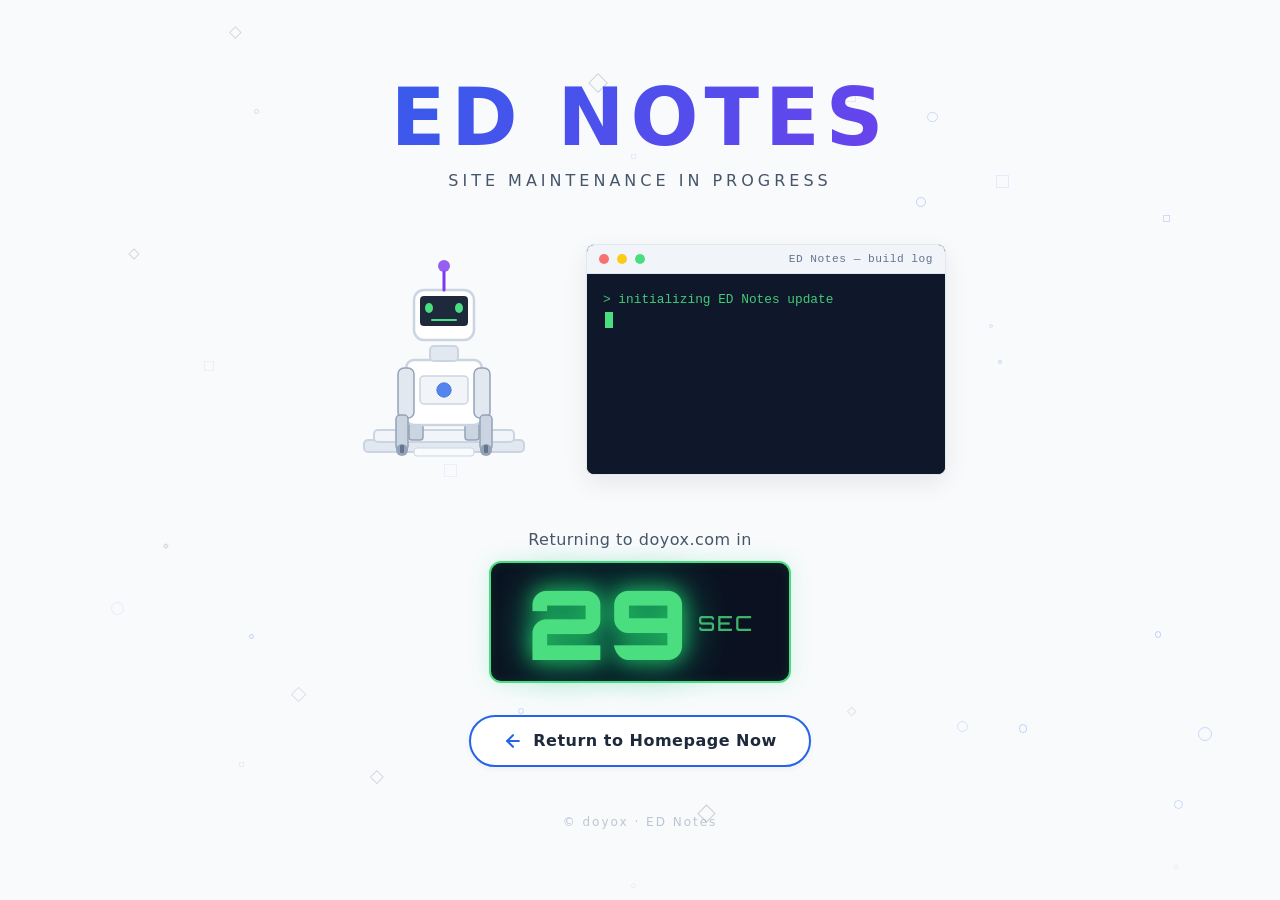
==== ED-Notes/index.html @ 6d6ef242 "Rename ED-Notes.html to ED-Notes/index.html" ====
<!DOCTYPE html>
<html lang="en">
<head>
  <meta charset="UTF-8">
  <meta name="viewport" content="width=device-width, initial-scale=1.0">
  <title>ED Notes – Under Maintenance</title>
  <!-- Geometric digital font -->
  <link rel="preconnect" href="https://fonts.googleapis.com">
  <link rel="preconnect" href="https://fonts.gstatic.com" crossorigin>
  <link href="https://fonts.googleapis.com/css2?family=Orbitron:wght@500;700;900&display=swap" rel="stylesheet">
  <style>
    * {
      margin: 0;
      padding: 0;
      box-sizing: border-box;
    }

    body {
      background: #f8fafc;
      font-family: 'Inter', 'Segoe UI', system-ui, sans-serif;
      min-height: 100vh;
      display: flex;
      justify-content: center;
      align-items: center;
      color: #1e293b;
      overflow-x: hidden;
    }

    .container {
      text-align: center;
      position: relative;
      z-index: 2;
      max-width: 900px;
      width: 100%;
      padding: 2rem 1rem;
    }

    /* Big ED Notes title */
    .title {
      font-size: clamp(3.2rem, 10vw, 5rem);
      font-weight: 800;
      letter-spacing: 6px;
      text-transform: uppercase;
      background: linear-gradient(135deg, #2563eb, #7c3aed);
      -webkit-background-clip: text;
      -webkit-text-fill-color: transparent;
      background-clip: text;
      margin-bottom: 0.4rem;
    }

    .subtitle {
      font-size: 1rem;
      letter-spacing: 4px;
      text-transform: uppercase;
      color: #475569;
      margin-bottom: 2.5rem;
      font-weight: 500;
    }

    /* Main showcase: robot + console side by side / stacked */
    .showcase {
      display: flex;
      align-items: center;
      justify-content: center;
      gap: 2rem;
      flex-wrap: wrap;
      margin: 2rem auto;
      max-width: 800px;
    }

    /* Robot area */
    .robot-area {
      position: relative;
      width: 220px;
      height: 260px;
      flex-shrink: 0;
    }

    /* Console / terminal window */
    .console {
      background: #1e293b;
      border-radius: 8px;
      box-shadow: 0 8px 24px rgba(0,0,0,0.08);
      width: 360px;
      max-width: 100%;
      font-family: 'Courier New', monospace;
      text-align: left;
      overflow: hidden;
      border: 1px solid #e2e8f0;
    }

    .console-header {
      background: #f1f5f9;
      padding: 8px 12px;
      display: flex;
      align-items: center;
      gap: 8px;
      border-bottom: 1px solid #e2e8f0;
    }

    .console-dot {
      width: 10px;
      height: 10px;
      border-radius: 50%;
      background: #cbd5e1;
    }
    .console-dot:nth-child(1) { background: #f87171; }
    .console-dot:nth-child(2) { background: #facc15; }
    .console-dot:nth-child(3) { background: #4ade80; }

    .console-title {
      margin-left: auto;
      font-size: 0.7rem;
      color: #64748b;
      letter-spacing: 0.5px;
    }

    .console-body {
      padding: 16px;
      height: 200px;
      overflow-y: auto;
      background: #0f172a;
      color: #4ade80;
      font-size: 0.8rem;
      line-height: 1.6;
      white-space: pre-wrap;
      word-break: break-all;
    }

    .console-body .line {
      opacity: 0.9;
    }
    .cursor-line {
      display: inline-block;
      width: 8px;
      height: 1rem;
      background: #4ade80;
      animation: cursorBlink 0.8s infinite;
      vertical-align: middle;
      margin-left: 2px;
    }
    @keyframes cursorBlink {
      0%, 100% { opacity: 1; }
      50% { opacity: 0; }
    }

    /* Countdown panel */
    .countdown-section {
      margin-top: 2.5rem;
      display: flex;
      flex-direction: column;
      align-items: center;
    }

    .countdown-label {
      font-size: 1rem;
      font-weight: 500;
      color: #475569;
      letter-spacing: 0.5px;
      margin-bottom: 0.75rem;
    }

    .countdown-display {
      background: #0b1120;
      border: 2px solid #4ade80;
      border-radius: 12px;
      padding: 0.8rem 2.2rem 0.6rem;
      display: inline-flex;
      align-items: center;
      gap: 8px;
      box-shadow: 0 0 20px rgba(74, 222, 128, 0.2), inset 0 0 12px rgba(74, 222, 128, 0.1);
      margin-bottom: 1.5rem;
      position: relative;
    }

    .countdown-number {
      font-family: 'Orbitron', monospace;
      font-size: clamp(4rem, 12vw, 6rem);
      font-weight: 900;
      color: #4ade80;
      text-shadow: 0 0 20px #22c55e, 0 0 45px #10b981;
      letter-spacing: 2px;
      line-height: 1;
      transition: transform 0.2s ease;
      min-width: 1.2em;
      text-align: center;
    }

    .countdown-number.pulse {
      animation: numberPulse 0.4s ease-out;
    }

    @keyframes numberPulse {
      0% { transform: scale(1.15); text-shadow: 0 0 30px #4ade80, 0 0 60px #10b981; }
      100% { transform: scale(1); text-shadow: 0 0 20px #22c55e, 0 0 45px #10b981; }
    }

    .countdown-unit {
      font-family: 'Orbitron', monospace;
      font-size: 1.3rem;
      font-weight: 500;
      color: #4ade80;
      text-transform: uppercase;
      letter-spacing: 2px;
      opacity: 0.8;
    }

    /* Button */
    .btn {
      display: inline-flex;
      align-items: center;
      gap: 10px;
      padding: 14px 32px;
      font-size: 1rem;
      font-weight: 600;
      letter-spacing: 0.5px;
      text-decoration: none;
      color: #1e293b;
      background: #ffffff;
      border: 2px solid #2563eb;
      border-radius: 50px;
      transition: all 0.25s ease;
      margin-top: 0.5rem;
      box-shadow: 0 2px 6px rgba(0,0,0,0.05);
      cursor: pointer;
    }

    .btn:hover {
      background: #2563eb;
      color: #ffffff;
      box-shadow: 0 6px 18px rgba(37, 99, 235, 0.25);
    }

    .btn:hover .arrow-icon {
      color: #ffffff;
    }

    .arrow-icon {
      display: inline-flex;
      align-items: center;
      justify-content: center;
      color: #2563eb;
      transition: transform 0.25s ease, color 0.25s ease;
    }

    .btn:hover .arrow-icon {
      transform: translateX(-4px);
    }

    .footer-note {
      margin-top: 3rem;
      font-size: 0.75rem;
      opacity: 0.6;
      letter-spacing: 2px;
      color: #94a3b8;
    }

    /* Background geometry */
    .bg-geo {
      position: fixed;
      top: 0;
      left: 0;
      width: 100%;
      height: 100%;
      z-index: 1;
      pointer-events: none;
      overflow: hidden;
    }

    /* ROBOT SVG ANIMATIONS */
    .arm-group {
      transform-origin: var(--origin);
      animation: var(--anim-name) 1.2s infinite alternate ease-in-out;
      animation-delay: var(--delay, 0s);
    }
    @keyframes leftArm {
      0% { transform: rotate(8deg); }
      100% { transform: rotate(-6deg); }
    }
    @keyframes rightArm {
      0% { transform: rotate(-8deg); }
      100% { transform: rotate(6deg); }
    }
    .robot-eye {
      animation: blink 4s infinite;
    }
    @keyframes blink {
      0%, 90%, 100% { transform: scaleY(1); }
      95% { transform: scaleY(0.1); }
    }
    .antenna-tip {
      animation: glow 2s infinite alternate;
    }
    @keyframes glow {
      0% { opacity: 0.6; }
      100% { opacity: 1; }
    }
  </style>
</head>
<body>
  <!-- Animated background geometric particles -->
  <div class="bg-geo" id="bg-geo"></div>

  <div class="container">
    <h1 class="title">ED Notes</h1>
    <p class="subtitle">Site Maintenance in Progress</p>

    <!-- Showcase: Robot + Console -->
    <div class="showcase">
      <!-- Robot -->
      <div class="robot-area">
        <svg width="100%" height="100%" viewBox="0 0 220 260" xmlns="http://www.w3.org/2000/svg">
          <!-- Desk base -->
          <rect x="30" y="210" width="160" height="12" rx="4" fill="#e2e8f0" stroke="#cbd5e1" stroke-width="2"/>
          <rect x="40" y="200" width="140" height="12" rx="4" fill="#f1f5f9" stroke="#cbd5e1" stroke-width="2"/>

          <!-- Robot legs -->
          <rect x="75" y="190" width="14" height="20" rx="3" fill="#cbd5e1" stroke="#94a3b8" stroke-width="1.5"/>
          <rect x="131" y="190" width="14" height="20" rx="3" fill="#cbd5e1" stroke="#94a3b8" stroke-width="1.5"/>

          <!-- Body -->
          <rect x="72" y="130" width="76" height="65" rx="8" fill="#ffffff" stroke="#cbd5e1" stroke-width="2.5"/>
          <rect x="86" y="146" width="48" height="28" rx="4" fill="#f1f5f9" stroke="#cbd5e1" stroke-width="1.5"/>
          <circle cx="110" cy="160" r="6" fill="#2563eb" stroke="#1d4ed8" stroke-width="1">
            <animate attributeName="r" values="6;8;6" dur="1.5s" repeatCount="indefinite"/>
            <animate attributeName="opacity" values="1;0.6;1" dur="1.5s" repeatCount="indefinite"/>
          </circle>

          <!-- Neck -->
          <rect x="96" y="116" width="28" height="15" rx="4" fill="#e2e8f0" stroke="#cbd5e1" stroke-width="2"/>

          <!-- Head (monitor shape) -->
          <rect x="80" y="60" width="60" height="50" rx="10" fill="#ffffff" stroke="#cbd5e1" stroke-width="2.5"/>
          <rect x="86" y="66" width="48" height="30" rx="4" fill="#1e293b"/>
          <ellipse class="robot-eye" cx="95" cy="78" rx="4" ry="5" fill="#4ade80"/>
          <ellipse class="robot-eye" cx="125" cy="78" rx="4" ry="5" fill="#4ade80"/>
          <line x1="98" y1="90" x2="122" y2="90" stroke="#4ade80" stroke-width="2" stroke-linecap="round"/>

          <!-- Antenna -->
          <line x1="110" y1="60" x2="110" y2="42" stroke="#7c3aed" stroke-width="3" stroke-linecap="round"/>
          <circle class="antenna-tip" cx="110" cy="36" r="6" fill="#7c3aed" opacity="0.8"/>

          <!-- Left arm -->
          <g class="arm-group" style="--origin: 74px 138px; --anim-name: leftArm; --delay: 0s;">
            <rect x="64" y="138" width="16" height="50" rx="6" fill="#e2e8f0" stroke="#94a3b8" stroke-width="1.5"/>
            <rect x="62" y="185" width="12" height="35" rx="4" fill="#cbd5e1" stroke="#94a3b8" stroke-width="1.5"/>
            <circle cx="68" cy="220" r="6" fill="#94a3b8"/>
            <rect x="66" y="215" width="4" height="8" rx="1" fill="#64748b"/>
          </g>

          <!-- Right arm -->
          <g class="arm-group" style="--origin: 130px 138px; --anim-name: rightArm; --delay: 0.3s;">
            <rect x="140" y="138" width="16" height="50" rx="6" fill="#e2e8f0" stroke="#94a3b8" stroke-width="1.5"/>
            <rect x="146" y="185" width="12" height="35" rx="4" fill="#cbd5e1" stroke="#94a3b8" stroke-width="1.5"/>
            <circle cx="152" cy="220" r="6" fill="#94a3b8"/>
            <rect x="150" y="215" width="4" height="8" rx="1" fill="#64748b"/>
          </g>

          <!-- Keyboard -->
          <rect x="80" y="218" width="60" height="8" rx="3" fill="#f8fafc" stroke="#cbd5e1" stroke-width="1"/>
        </svg>
      </div>

      <!-- Coding Console -->
      <div class="console">
        <div class="console-header">
          <span class="console-dot"></span>
          <span class="console-dot"></span>
          <span class="console-dot"></span>
          <span class="console-title">ED Notes — build log</span>
        </div>
        <div class="console-body" id="console-output">
          <span class="cursor-line"></span>
        </div>
      </div>
    </div>

    <!-- Countdown to homepage -->
    <div class="countdown-section">
      <div class="countdown-label">Returning to doyox.com in</div>
      <div class="countdown-display">
        <span class="countdown-number" id="countdown-number">30</span>
        <span class="countdown-unit">sec</span>
      </div>
      <!-- Button with animated arrow -->
      <a href="/" class="btn">
        <span class="arrow-icon">
          <svg width="20" height="20" viewBox="0 0 24 24" fill="none" stroke="currentColor" stroke-width="2.5" stroke-linecap="round" stroke-linejoin="round">
            <line x1="19" y1="12" x2="5" y2="12"></line>
            <polyline points="12 19 5 12 12 5"></polyline>
          </svg>
        </span>
        Return to Homepage Now
      </a>
    </div>

    <div class="footer-note">© doyox · ED Notes</div>
  </div>

  <script>
    // ========== GEOMETRIC BACKGROUND PARTICLES ==========
    const bgContainer = document.getElementById('bg-geo');
    for (let i = 0; i < 35; i++) {
      const p = document.createElement('div');
      const size = Math.random() * 12 + 3;
      const type = Math.random() < 0.5 ? 'circle' : (Math.random() < 0.5 ? 'square' : 'diamond');
      p.style.position = 'absolute';
      p.style.left = Math.random() * 100 + '%';
      p.style.top = Math.random() * 100 + '%';
      p.style.opacity = Math.random() * 0.2 + 0.06;

      if (type === 'circle') {
        p.style.width = size + 'px';
        p.style.height = size + 'px';
        p.style.border = '1px solid #2563eb';
        p.style.borderRadius = '50%';
      } else if (type === 'square') {
        p.style.width = size + 'px';
        p.style.height = size + 'px';
        p.style.border = '1px solid #7c3aed';
      } else {
        p.style.width = size + 'px';
        p.style.height = size + 'px';
        p.style.border = '1px solid #475569';
        p.style.transform = 'rotate(45deg)';
      }
      p.style.animation = `floatBg ${Math.random()*10 + 8}s infinite linear`;
      p.style.animationDelay = Math.random()*5 + 's';
      bgContainer.appendChild(p);
    }

    const styleEl = document.createElement('style');
    styleEl.textContent = `
      @keyframes floatBg {
        0% { transform: translateY(0px) rotate(0deg); opacity: 0.08; }
        50% { transform: translateY(-40px) rotate(180deg); opacity: 0.2; }
        100% { transform: translateY(0px) rotate(360deg); opacity: 0.08; }
      }
    `;
    document.head.appendChild(styleEl);

    // ========== CONSOLE TYPING ANIMATION ==========
    const consoleOutput = document.getElementById('console-output');
    const codeSnippets = [
      '> initializing ED Notes update...',
      '> pulling latest educational resources...',
      '> compiling structured notes...',
      '> optimizing markdown & assets...',
      '> adding new interactive modules...',
      '> running quality checks...',
      '> syncing with doyox core...',
      '> pre-deployment tests passed.',
      '> pushing to production branch...',
      '> build in progress...',
      '> estimated completion: soon',
      '> redirecting to homepage...',
      ''
    ];

    let lineIndex = 0;
    let charIndex = 0;
    let currentLine = '';

    function typeConsole() {
      if (lineIndex >= codeSnippets.length) {
        setTimeout(() => {
          consoleOutput.innerHTML = '<span class="cursor-line"></span>';
          lineIndex = 0;
          charIndex = 0;
          currentLine = '';
          typeConsole();
        }, 5000);
        return;
      }

      if (charIndex < codeSnippets[lineIndex].length) {
        currentLine += codeSnippets[lineIndex][charIndex];
        consoleOutput.innerHTML = '';
        for (let j = 0; j < lineIndex; j++) {
          const div = document.createElement('div');
          div.className = 'line';
          div.textContent = codeSnippets[j];
          consoleOutput.appendChild(div);
        }
        const currentDiv = document.createElement('div');
        currentDiv.className = 'line';
        currentDiv.textContent = currentLine;
        consoleOutput.appendChild(currentDiv);
        const cursorSpan = document.createElement('span');
        cursorSpan.className = 'cursor-line';
        consoleOutput.appendChild(cursorSpan);
        consoleOutput.scrollTop = consoleOutput.scrollHeight;
        charIndex++;
        setTimeout(typeConsole, 35);
      } else {
        charIndex = 0;
        currentLine = '';
        lineIndex++;
        setTimeout(typeConsole, 300);
      }
    }

    typeConsole();

    // ========== COUNTDOWN TIMER ==========
    const countdownNumber = document.getElementById('countdown-number');
    let secondsLeft = 30;

    function updateCountdown() {
      countdownNumber.textContent = secondsLeft;
      // Add pulse animation each second
      countdownNumber.classList.remove('pulse');
      void countdownNumber.offsetWidth; // reflow trick
      countdownNumber.classList.add('pulse');

      if (secondsLeft <= 0) {
        clearInterval(timer);
        // Redirect to homepage
        window.location.href = '/';
      }
      secondsLeft--;
    }

    // Start immediately (show 30 first, then tick)
    updateCountdown(); // shows 30 and starts pulse
    const timer = setInterval(updateCountdown, 1000);
  </script>
</body>
</html>
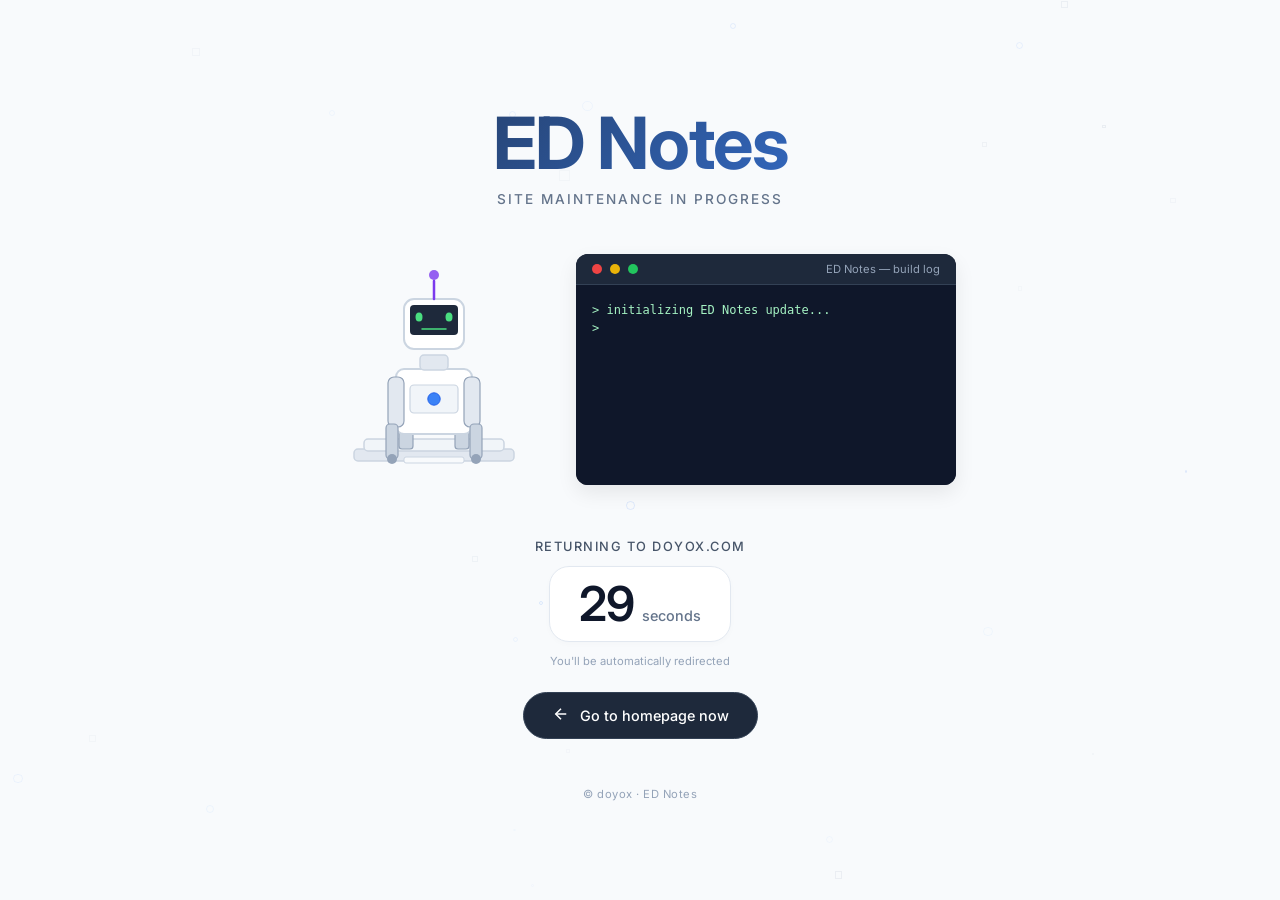
==== commit eaa162e4: "Update index.html Timer updated" ====
--- a/ED-Notes/index.html
+++ b/ED-Notes/index.html
@@ -4,10 +4,9 @@
   <meta charset="UTF-8">
   <meta name="viewport" content="width=device-width, initial-scale=1.0">
   <title>ED Notes – Under Maintenance</title>
-  <!-- Geometric digital font -->
   <link rel="preconnect" href="https://fonts.googleapis.com">
   <link rel="preconnect" href="https://fonts.gstatic.com" crossorigin>
-  <link href="https://fonts.googleapis.com/css2?family=Orbitron:wght@500;700;900&display=swap" rel="stylesheet">
+  <link href="https://fonts.googleapis.com/css2?family=Inter:opsz,wght@14..32,300;14..32,400;14..32,500;14..32,600;14..32,700&display=swap" rel="stylesheet">
   <style>
     * {
       margin: 0;
@@ -17,7 +16,7 @@
 
     body {
       background: #f8fafc;
-      font-family: 'Inter', 'Segoe UI', system-ui, sans-serif;
+      font-family: 'Inter', system-ui, -apple-system, 'Segoe UI', sans-serif;
       min-height: 100vh;
       display: flex;
       justify-content: center;
@@ -30,34 +29,33 @@
       text-align: center;
       position: relative;
       z-index: 2;
-      max-width: 900px;
+      max-width: 1000px;
       width: 100%;
-      padding: 2rem 1rem;
-    }
-
-    /* Big ED Notes title */
+      padding: 2rem 1.5rem;
+    }
+
+    /* Title */
     .title {
-      font-size: clamp(3.2rem, 10vw, 5rem);
-      font-weight: 800;
-      letter-spacing: 6px;
+      font-size: clamp(2.8rem, 8vw, 4.5rem);
+      font-weight: 700;
+      letter-spacing: -0.02em;
+      background: linear-gradient(135deg, #1e293b, #3b82f6);
+      -webkit-background-clip: text;
+      background-clip: text;
+      color: transparent;
+      margin-bottom: 0.3rem;
+    }
+
+    .subtitle {
+      font-size: 0.85rem;
+      letter-spacing: 2px;
       text-transform: uppercase;
-      background: linear-gradient(135deg, #2563eb, #7c3aed);
-      -webkit-background-clip: text;
-      -webkit-text-fill-color: transparent;
-      background-clip: text;
-      margin-bottom: 0.4rem;
-    }
-
-    .subtitle {
-      font-size: 1rem;
-      letter-spacing: 4px;
-      text-transform: uppercase;
-      color: #475569;
-      margin-bottom: 2.5rem;
+      color: #64748b;
       font-weight: 500;
-    }
-
-    /* Main showcase: robot + console side by side / stacked */
+      margin-bottom: 2rem;
+    }
+
+    /* Showcase */
     .showcase {
       display: flex;
       align-items: center;
@@ -65,54 +63,49 @@
       gap: 2rem;
       flex-wrap: wrap;
       margin: 2rem auto;
-      max-width: 800px;
-    }
-
-    /* Robot area */
+    }
+
     .robot-area {
-      position: relative;
       width: 220px;
       height: 260px;
       flex-shrink: 0;
     }
 
-    /* Console / terminal window */
     .console {
-      background: #1e293b;
-      border-radius: 8px;
-      box-shadow: 0 8px 24px rgba(0,0,0,0.08);
-      width: 360px;
+      background: #0f172a;
+      border-radius: 12px;
+      width: 380px;
       max-width: 100%;
-      font-family: 'Courier New', monospace;
+      font-family: 'SF Mono', 'Fira Code', monospace;
       text-align: left;
       overflow: hidden;
-      border: 1px solid #e2e8f0;
+      box-shadow: 0 8px 20px rgba(0,0,0,0.08);
     }
 
     .console-header {
-      background: #f1f5f9;
-      padding: 8px 12px;
+      background: #1e293b;
+      padding: 8px 16px;
       display: flex;
       align-items: center;
       gap: 8px;
-      border-bottom: 1px solid #e2e8f0;
+      border-bottom: 1px solid #334155;
     }
 
     .console-dot {
       width: 10px;
       height: 10px;
       border-radius: 50%;
-      background: #cbd5e1;
-    }
-    .console-dot:nth-child(1) { background: #f87171; }
-    .console-dot:nth-child(2) { background: #facc15; }
-    .console-dot:nth-child(3) { background: #4ade80; }
+      background: #475569;
+    }
+    .console-dot:nth-child(1) { background: #ef4444; }
+    .console-dot:nth-child(2) { background: #eab308; }
+    .console-dot:nth-child(3) { background: #22c55e; }
 
     .console-title {
       margin-left: auto;
       font-size: 0.7rem;
-      color: #64748b;
-      letter-spacing: 0.5px;
+      color: #94a3b8;
+      font-family: 'Inter', sans-serif;
     }
 
     .console-body {
@@ -120,31 +113,12 @@
       height: 200px;
       overflow-y: auto;
       background: #0f172a;
-      color: #4ade80;
-      font-size: 0.8rem;
-      line-height: 1.6;
-      white-space: pre-wrap;
-      word-break: break-all;
-    }
-
-    .console-body .line {
-      opacity: 0.9;
-    }
-    .cursor-line {
-      display: inline-block;
-      width: 8px;
-      height: 1rem;
-      background: #4ade80;
-      animation: cursorBlink 0.8s infinite;
-      vertical-align: middle;
-      margin-left: 2px;
-    }
-    @keyframes cursorBlink {
-      0%, 100% { opacity: 1; }
-      50% { opacity: 0; }
-    }
-
-    /* Countdown panel */
+      color: #a5f3c3;
+      font-size: 0.75rem;
+      line-height: 1.5;
+    }
+
+    /* Professional Countdown Section */
     .countdown-section {
       margin-top: 2.5rem;
       display: flex;
@@ -153,56 +127,48 @@
     }
 
     .countdown-label {
-      font-size: 1rem;
+      font-size: 0.8rem;
       font-weight: 500;
       color: #475569;
-      letter-spacing: 0.5px;
+      text-transform: uppercase;
+      letter-spacing: 1.5px;
       margin-bottom: 0.75rem;
     }
 
-    .countdown-display {
-      background: #0b1120;
-      border: 2px solid #4ade80;
-      border-radius: 12px;
-      padding: 0.8rem 2.2rem 0.6rem;
+    .countdown-card {
+      background: #ffffff;
+      border: 1px solid #e2e8f0;
+      border-radius: 20px;
+      padding: 0.5rem 1.8rem;
       display: inline-flex;
-      align-items: center;
-      gap: 8px;
-      box-shadow: 0 0 20px rgba(74, 222, 128, 0.2), inset 0 0 12px rgba(74, 222, 128, 0.1);
-      margin-bottom: 1.5rem;
-      position: relative;
+      align-items: baseline;
+      gap: 0.5rem;
+      box-shadow: 0 2px 6px rgba(0,0,0,0.02);
+      transition: all 0.2s;
     }
 
     .countdown-number {
-      font-family: 'Orbitron', monospace;
-      font-size: clamp(4rem, 12vw, 6rem);
-      font-weight: 900;
-      color: #4ade80;
-      text-shadow: 0 0 20px #22c55e, 0 0 45px #10b981;
-      letter-spacing: 2px;
-      line-height: 1;
-      transition: transform 0.2s ease;
-      min-width: 1.2em;
+      font-size: 3rem;
+      font-weight: 600;
+      font-family: 'Inter', monospace;
+      color: #0f172a;
+      letter-spacing: -0.02em;
+      line-height: 1.2;
+      min-width: 2.2rem;
       text-align: center;
     }
 
-    .countdown-number.pulse {
-      animation: numberPulse 0.4s ease-out;
-    }
-
-    @keyframes numberPulse {
-      0% { transform: scale(1.15); text-shadow: 0 0 30px #4ade80, 0 0 60px #10b981; }
-      100% { transform: scale(1); text-shadow: 0 0 20px #22c55e, 0 0 45px #10b981; }
-    }
-
     .countdown-unit {
-      font-family: 'Orbitron', monospace;
-      font-size: 1.3rem;
+      font-size: 0.9rem;
       font-weight: 500;
-      color: #4ade80;
-      text-transform: uppercase;
-      letter-spacing: 2px;
-      opacity: 0.8;
+      color: #64748b;
+      text-transform: lowercase;
+    }
+
+    .redirect-hint {
+      font-size: 0.7rem;
+      color: #94a3b8;
+      margin-top: 0.75rem;
     }
 
     /* Button */
@@ -210,52 +176,36 @@
       display: inline-flex;
       align-items: center;
       gap: 10px;
-      padding: 14px 32px;
-      font-size: 1rem;
-      font-weight: 600;
-      letter-spacing: 0.5px;
+      padding: 12px 28px;
+      font-size: 0.9rem;
+      font-weight: 500;
       text-decoration: none;
-      color: #1e293b;
-      background: #ffffff;
-      border: 2px solid #2563eb;
-      border-radius: 50px;
-      transition: all 0.25s ease;
-      margin-top: 0.5rem;
-      box-shadow: 0 2px 6px rgba(0,0,0,0.05);
-      cursor: pointer;
+      color: #ffffff;
+      background: #1e293b;
+      border-radius: 40px;
+      transition: all 0.2s ease;
+      margin-top: 1.5rem;
+      border: 1px solid #334155;
     }
 
     .btn:hover {
-      background: #2563eb;
-      color: #ffffff;
-      box-shadow: 0 6px 18px rgba(37, 99, 235, 0.25);
-    }
-
-    .btn:hover .arrow-icon {
-      color: #ffffff;
-    }
-
-    .arrow-icon {
-      display: inline-flex;
-      align-items: center;
-      justify-content: center;
-      color: #2563eb;
-      transition: transform 0.25s ease, color 0.25s ease;
-    }
-
-    .btn:hover .arrow-icon {
-      transform: translateX(-4px);
+      background: #0f172a;
+      transform: translateY(-1px);
+      box-shadow: 0 4px 12px rgba(0,0,0,0.05);
+    }
+
+    .arrow-icon svg {
+      stroke: #ffffff;
     }
 
     .footer-note {
       margin-top: 3rem;
-      font-size: 0.75rem;
-      opacity: 0.6;
-      letter-spacing: 2px;
+      font-size: 0.7rem;
       color: #94a3b8;
-    }
-
-    /* Background geometry */
+      letter-spacing: 0.5px;
+    }
+
+    /* Background geometric shapes (subtle) */
     .bg-geo {
       position: fixed;
       top: 0;
@@ -267,19 +217,18 @@
       overflow: hidden;
     }
 
-    /* ROBOT SVG ANIMATIONS */
+    /* Robot animations */
     .arm-group {
       transform-origin: var(--origin);
       animation: var(--anim-name) 1.2s infinite alternate ease-in-out;
-      animation-delay: var(--delay, 0s);
     }
     @keyframes leftArm {
-      0% { transform: rotate(8deg); }
-      100% { transform: rotate(-6deg); }
+      0% { transform: rotate(6deg); }
+      100% { transform: rotate(-4deg); }
     }
     @keyframes rightArm {
-      0% { transform: rotate(-8deg); }
-      100% { transform: rotate(6deg); }
+      0% { transform: rotate(-6deg); }
+      100% { transform: rotate(4deg); }
     }
     .robot-eye {
       animation: blink 4s infinite;
@@ -288,80 +237,51 @@
       0%, 90%, 100% { transform: scaleY(1); }
       95% { transform: scaleY(0.1); }
     }
-    .antenna-tip {
-      animation: glow 2s infinite alternate;
-    }
-    @keyframes glow {
-      0% { opacity: 0.6; }
-      100% { opacity: 1; }
-    }
   </style>
 </head>
 <body>
-  <!-- Animated background geometric particles -->
   <div class="bg-geo" id="bg-geo"></div>
 
   <div class="container">
     <h1 class="title">ED Notes</h1>
     <p class="subtitle">Site Maintenance in Progress</p>
 
-    <!-- Showcase: Robot + Console -->
     <div class="showcase">
-      <!-- Robot -->
+      <!-- Robot SVG -->
       <div class="robot-area">
         <svg width="100%" height="100%" viewBox="0 0 220 260" xmlns="http://www.w3.org/2000/svg">
-          <!-- Desk base -->
-          <rect x="30" y="210" width="160" height="12" rx="4" fill="#e2e8f0" stroke="#cbd5e1" stroke-width="2"/>
-          <rect x="40" y="200" width="140" height="12" rx="4" fill="#f1f5f9" stroke="#cbd5e1" stroke-width="2"/>
-
-          <!-- Robot legs -->
-          <rect x="75" y="190" width="14" height="20" rx="3" fill="#cbd5e1" stroke="#94a3b8" stroke-width="1.5"/>
-          <rect x="131" y="190" width="14" height="20" rx="3" fill="#cbd5e1" stroke="#94a3b8" stroke-width="1.5"/>
-
-          <!-- Body -->
-          <rect x="72" y="130" width="76" height="65" rx="8" fill="#ffffff" stroke="#cbd5e1" stroke-width="2.5"/>
-          <rect x="86" y="146" width="48" height="28" rx="4" fill="#f1f5f9" stroke="#cbd5e1" stroke-width="1.5"/>
-          <circle cx="110" cy="160" r="6" fill="#2563eb" stroke="#1d4ed8" stroke-width="1">
-            <animate attributeName="r" values="6;8;6" dur="1.5s" repeatCount="indefinite"/>
-            <animate attributeName="opacity" values="1;0.6;1" dur="1.5s" repeatCount="indefinite"/>
+          <rect x="30" y="210" width="160" height="12" rx="4" fill="#e2e8f0" stroke="#cbd5e1" stroke-width="1.5"/>
+          <rect x="40" y="200" width="140" height="12" rx="4" fill="#f1f5f9" stroke="#cbd5e1" stroke-width="1.5"/>
+          <rect x="75" y="190" width="14" height="20" rx="3" fill="#cbd5e1" stroke="#94a3b8" stroke-width="1.2"/>
+          <rect x="131" y="190" width="14" height="20" rx="3" fill="#cbd5e1" stroke="#94a3b8" stroke-width="1.2"/>
+          <rect x="72" y="130" width="76" height="65" rx="8" fill="#ffffff" stroke="#cbd5e1" stroke-width="2"/>
+          <rect x="86" y="146" width="48" height="28" rx="4" fill="#f1f5f9" stroke="#cbd5e1" stroke-width="1.2"/>
+          <circle cx="110" cy="160" r="5" fill="#3b82f6" stroke="#2563eb" stroke-width="1">
+            <animate attributeName="r" values="5;7;5" dur="1.5s" repeatCount="indefinite"/>
           </circle>
-
-          <!-- Neck -->
-          <rect x="96" y="116" width="28" height="15" rx="4" fill="#e2e8f0" stroke="#cbd5e1" stroke-width="2"/>
-
-          <!-- Head (monitor shape) -->
-          <rect x="80" y="60" width="60" height="50" rx="10" fill="#ffffff" stroke="#cbd5e1" stroke-width="2.5"/>
+          <rect x="96" y="116" width="28" height="15" rx="4" fill="#e2e8f0" stroke="#cbd5e1" stroke-width="1.5"/>
+          <rect x="80" y="60" width="60" height="50" rx="10" fill="#ffffff" stroke="#cbd5e1" stroke-width="2"/>
           <rect x="86" y="66" width="48" height="30" rx="4" fill="#1e293b"/>
-          <ellipse class="robot-eye" cx="95" cy="78" rx="4" ry="5" fill="#4ade80"/>
-          <ellipse class="robot-eye" cx="125" cy="78" rx="4" ry="5" fill="#4ade80"/>
-          <line x1="98" y1="90" x2="122" y2="90" stroke="#4ade80" stroke-width="2" stroke-linecap="round"/>
-
-          <!-- Antenna -->
-          <line x1="110" y1="60" x2="110" y2="42" stroke="#7c3aed" stroke-width="3" stroke-linecap="round"/>
-          <circle class="antenna-tip" cx="110" cy="36" r="6" fill="#7c3aed" opacity="0.8"/>
-
-          <!-- Left arm -->
-          <g class="arm-group" style="--origin: 74px 138px; --anim-name: leftArm; --delay: 0s;">
-            <rect x="64" y="138" width="16" height="50" rx="6" fill="#e2e8f0" stroke="#94a3b8" stroke-width="1.5"/>
-            <rect x="62" y="185" width="12" height="35" rx="4" fill="#cbd5e1" stroke="#94a3b8" stroke-width="1.5"/>
-            <circle cx="68" cy="220" r="6" fill="#94a3b8"/>
-            <rect x="66" y="215" width="4" height="8" rx="1" fill="#64748b"/>
+          <ellipse class="robot-eye" cx="95" cy="78" rx="3.5" ry="4.5" fill="#4ade80"/>
+          <ellipse class="robot-eye" cx="125" cy="78" rx="3.5" ry="4.5" fill="#4ade80"/>
+          <line x1="98" y1="90" x2="122" y2="90" stroke="#4ade80" stroke-width="1.5" stroke-linecap="round"/>
+          <line x1="110" y1="60" x2="110" y2="42" stroke="#7c3aed" stroke-width="2.5" stroke-linecap="round"/>
+          <circle cx="110" cy="36" r="5" fill="#7c3aed" opacity="0.8"/>
+          <g class="arm-group" style="--origin: 74px 138px; --anim-name: leftArm;">
+            <rect x="64" y="138" width="16" height="50" rx="6" fill="#e2e8f0" stroke="#94a3b8" stroke-width="1.2"/>
+            <rect x="62" y="185" width="12" height="35" rx="4" fill="#cbd5e1" stroke="#94a3b8" stroke-width="1.2"/>
+            <circle cx="68" cy="220" r="5" fill="#94a3b8"/>
           </g>
-
-          <!-- Right arm -->
-          <g class="arm-group" style="--origin: 130px 138px; --anim-name: rightArm; --delay: 0.3s;">
-            <rect x="140" y="138" width="16" height="50" rx="6" fill="#e2e8f0" stroke="#94a3b8" stroke-width="1.5"/>
-            <rect x="146" y="185" width="12" height="35" rx="4" fill="#cbd5e1" stroke="#94a3b8" stroke-width="1.5"/>
-            <circle cx="152" cy="220" r="6" fill="#94a3b8"/>
-            <rect x="150" y="215" width="4" height="8" rx="1" fill="#64748b"/>
+          <g class="arm-group" style="--origin: 130px 138px; --anim-name: rightArm;">
+            <rect x="140" y="138" width="16" height="50" rx="6" fill="#e2e8f0" stroke="#94a3b8" stroke-width="1.2"/>
+            <rect x="146" y="185" width="12" height="35" rx="4" fill="#cbd5e1" stroke="#94a3b8" stroke-width="1.2"/>
+            <circle cx="152" cy="220" r="5" fill="#94a3b8"/>
           </g>
-
-          <!-- Keyboard -->
-          <rect x="80" y="218" width="60" height="8" rx="3" fill="#f8fafc" stroke="#cbd5e1" stroke-width="1"/>
+          <rect x="80" y="218" width="60" height="6" rx="2" fill="#f8fafc" stroke="#cbd5e1" stroke-width="1"/>
         </svg>
       </div>
 
-      <!-- Coding Console -->
+      <!-- Console -->
       <div class="console">
         <div class="console-header">
           <span class="console-dot"></span>
@@ -375,22 +295,22 @@
       </div>
     </div>
 
-    <!-- Countdown to homepage -->
+    <!-- COUNTDOWN: clean & professional -->
     <div class="countdown-section">
-      <div class="countdown-label">Returning to doyox.com in</div>
-      <div class="countdown-display">
+      <div class="countdown-label">Returning to doyox.com</div>
+      <div class="countdown-card">
         <span class="countdown-number" id="countdown-number">30</span>
-        <span class="countdown-unit">sec</span>
+        <span class="countdown-unit">seconds</span>
       </div>
-      <!-- Button with animated arrow -->
+      <div class="redirect-hint">You'll be automatically redirected</div>
       <a href="/" class="btn">
         <span class="arrow-icon">
-          <svg width="20" height="20" viewBox="0 0 24 24" fill="none" stroke="currentColor" stroke-width="2.5" stroke-linecap="round" stroke-linejoin="round">
+          <svg width="18" height="18" viewBox="0 0 24 24" fill="none" stroke="currentColor" stroke-width="2">
             <line x1="19" y1="12" x2="5" y2="12"></line>
             <polyline points="12 19 5 12 12 5"></polyline>
           </svg>
         </span>
-        Return to Homepage Now
+        Go to homepage now
       </a>
     </div>
 
@@ -398,132 +318,92 @@
   </div>
 
   <script>
-    // ========== GEOMETRIC BACKGROUND PARTICLES ==========
+    // Background geometric elements
     const bgContainer = document.getElementById('bg-geo');
-    for (let i = 0; i < 35; i++) {
-      const p = document.createElement('div');
-      const size = Math.random() * 12 + 3;
-      const type = Math.random() < 0.5 ? 'circle' : (Math.random() < 0.5 ? 'square' : 'diamond');
-      p.style.position = 'absolute';
-      p.style.left = Math.random() * 100 + '%';
-      p.style.top = Math.random() * 100 + '%';
-      p.style.opacity = Math.random() * 0.2 + 0.06;
-
-      if (type === 'circle') {
-        p.style.width = size + 'px';
-        p.style.height = size + 'px';
-        p.style.border = '1px solid #2563eb';
-        p.style.borderRadius = '50%';
-      } else if (type === 'square') {
-        p.style.width = size + 'px';
-        p.style.height = size + 'px';
-        p.style.border = '1px solid #7c3aed';
+    for (let i = 0; i < 28; i++) {
+      const el = document.createElement('div');
+      const size = Math.random() * 10 + 2;
+      const shape = Math.random() < 0.5 ? 'circle' : 'square';
+      el.style.position = 'absolute';
+      el.style.left = Math.random() * 100 + '%';
+      el.style.top = Math.random() * 100 + '%';
+      el.style.opacity = Math.random() * 0.12 + 0.03;
+      if (shape === 'circle') {
+        el.style.width = size + 'px';
+        el.style.height = size + 'px';
+        el.style.border = '1px solid #3b82f6';
+        el.style.borderRadius = '50%';
       } else {
-        p.style.width = size + 'px';
-        p.style.height = size + 'px';
-        p.style.border = '1px solid #475569';
-        p.style.transform = 'rotate(45deg)';
+        el.style.width = size + 'px';
+        el.style.height = size + 'px';
+        el.style.border = '1px solid #94a3b8';
       }
-      p.style.animation = `floatBg ${Math.random()*10 + 8}s infinite linear`;
-      p.style.animationDelay = Math.random()*5 + 's';
-      bgContainer.appendChild(p);
-    }
-
-    const styleEl = document.createElement('style');
-    styleEl.textContent = `
+      el.style.animation = `floatBg ${Math.random() * 12 + 10}s infinite linear`;
+      bgContainer.appendChild(el);
+    }
+
+    const styleSheet = document.createElement('style');
+    styleSheet.textContent = `
       @keyframes floatBg {
-        0% { transform: translateY(0px) rotate(0deg); opacity: 0.08; }
-        50% { transform: translateY(-40px) rotate(180deg); opacity: 0.2; }
-        100% { transform: translateY(0px) rotate(360deg); opacity: 0.08; }
+        0% { transform: translateY(0px) rotate(0deg); }
+        100% { transform: translateY(-60px) rotate(360deg); }
       }
     `;
-    document.head.appendChild(styleEl);
-
-    // ========== CONSOLE TYPING ANIMATION ==========
+    document.head.appendChild(styleSheet);
+
+    // Console typing effect
     const consoleOutput = document.getElementById('console-output');
-    const codeSnippets = [
+    const lines = [
       '> initializing ED Notes update...',
-      '> pulling latest educational resources...',
-      '> compiling structured notes...',
-      '> optimizing markdown & assets...',
-      '> adding new interactive modules...',
-      '> running quality checks...',
+      '> pulling educational resources...',
+      '> compiling technical notes...',
+      '> optimizing assets...',
+      '> running integrity checks...',
       '> syncing with doyox core...',
-      '> pre-deployment tests passed.',
-      '> pushing to production branch...',
       '> build in progress...',
-      '> estimated completion: soon',
-      '> redirecting to homepage...',
-      ''
+      '> almost ready...',
+      '> redirecting to homepage shortly...'
     ];
-
-    let lineIndex = 0;
-    let charIndex = 0;
-    let currentLine = '';
-
-    function typeConsole() {
-      if (lineIndex >= codeSnippets.length) {
+    let lineIdx = 0, charIdx = 0, current = '';
+    function typeLine() {
+      if (lineIdx >= lines.length) {
         setTimeout(() => {
-          consoleOutput.innerHTML = '<span class="cursor-line"></span>';
-          lineIndex = 0;
-          charIndex = 0;
-          currentLine = '';
-          typeConsole();
-        }, 5000);
+          consoleOutput.innerHTML = '';
+          lineIdx = 0;
+          charIdx = 0;
+          current = '';
+          typeLine();
+        }, 4000);
         return;
       }
-
-      if (charIndex < codeSnippets[lineIndex].length) {
-        currentLine += codeSnippets[lineIndex][charIndex];
-        consoleOutput.innerHTML = '';
-        for (let j = 0; j < lineIndex; j++) {
-          const div = document.createElement('div');
-          div.className = 'line';
-          div.textContent = codeSnippets[j];
-          consoleOutput.appendChild(div);
-        }
-        const currentDiv = document.createElement('div');
-        currentDiv.className = 'line';
-        currentDiv.textContent = currentLine;
-        consoleOutput.appendChild(currentDiv);
-        const cursorSpan = document.createElement('span');
-        cursorSpan.className = 'cursor-line';
-        consoleOutput.appendChild(cursorSpan);
-        consoleOutput.scrollTop = consoleOutput.scrollHeight;
-        charIndex++;
-        setTimeout(typeConsole, 35);
+      if (charIdx < lines[lineIdx].length) {
+        current += lines[lineIdx][charIdx];
+        let html = '';
+        for (let i = 0; i < lineIdx; i++) html += `<div>${lines[i]}</div>`;
+        html += `<div>${current}</div><span class="cursor-line"></span>`;
+        consoleOutput.innerHTML = html;
+        charIdx++;
+        setTimeout(typeLine, 25);
       } else {
-        charIndex = 0;
-        currentLine = '';
-        lineIndex++;
-        setTimeout(typeConsole, 300);
+        lineIdx++;
+        charIdx = 0;
+        current = '';
+        setTimeout(typeLine, 280);
       }
     }
-
-    typeConsole();
-
-    // ========== COUNTDOWN TIMER ==========
-    const countdownNumber = document.getElementById('countdown-number');
-    let secondsLeft = 30;
-
-    function updateCountdown() {
-      countdownNumber.textContent = secondsLeft;
-      // Add pulse animation each second
-      countdownNumber.classList.remove('pulse');
-      void countdownNumber.offsetWidth; // reflow trick
-      countdownNumber.classList.add('pulse');
-
-      if (secondsLeft <= 0) {
+    typeLine();
+
+    // Countdown: simple, no flashy animations
+    let seconds = 30;
+    const counterSpan = document.getElementById('countdown-number');
+    const timer = setInterval(() => {
+      seconds--;
+      counterSpan.innerText = seconds;
+      if (seconds <= 0) {
         clearInterval(timer);
-        // Redirect to homepage
         window.location.href = '/';
       }
-      secondsLeft--;
-    }
-
-    // Start immediately (show 30 first, then tick)
-    updateCountdown(); // shows 30 and starts pulse
-    const timer = setInterval(updateCountdown, 1000);
+    }, 1000);
   </script>
 </body>
 </html>
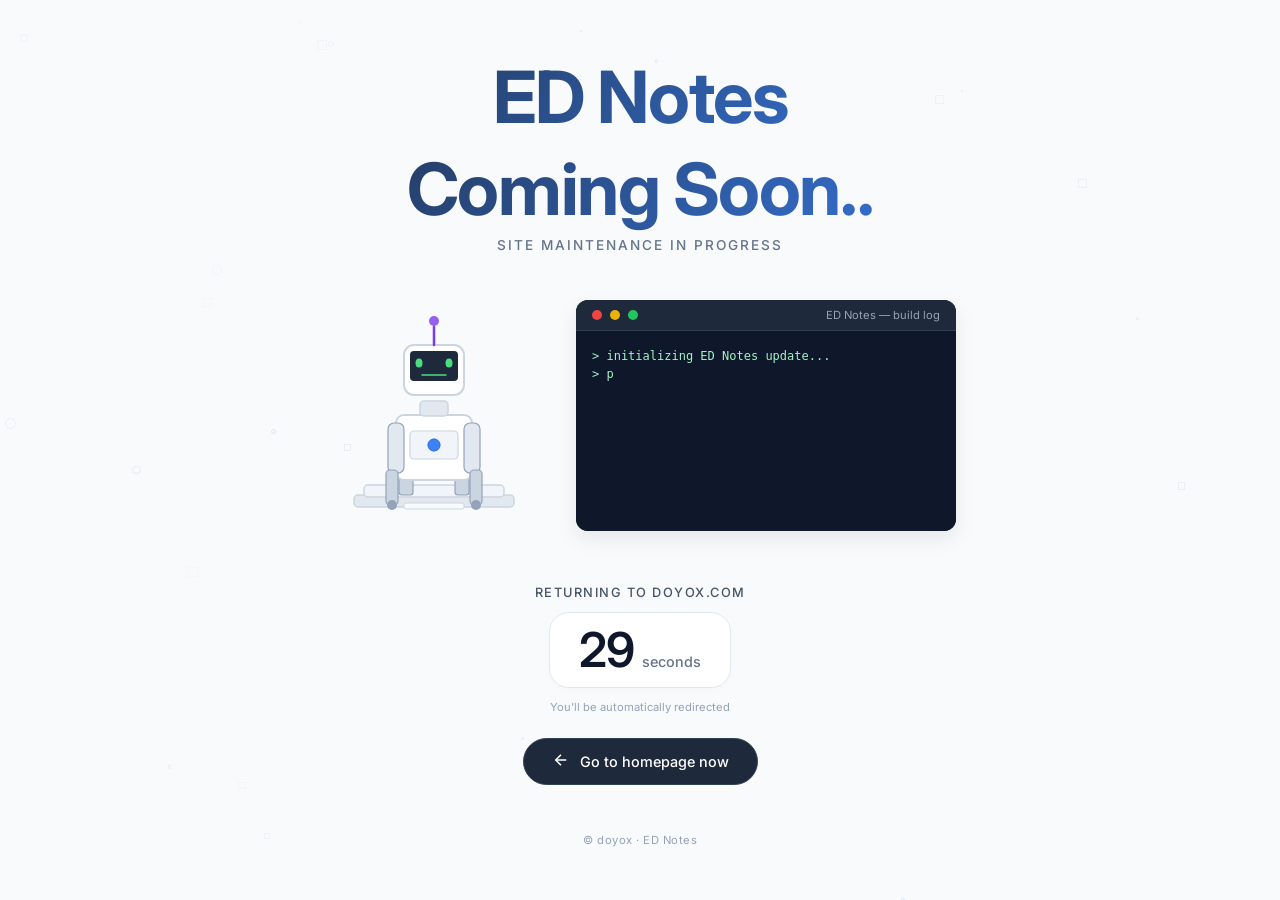
==== commit d270755e: "Update index.html" ====
--- a/ED-Notes/index.html
+++ b/ED-Notes/index.html
@@ -243,7 +243,8 @@
   <div class="bg-geo" id="bg-geo"></div>
 
   <div class="container">
-    <h1 class="title">ED Notes</h1>
+    <h1 class="title">ED Notes </h1>
+    <h2 class="title" >Coming Soon.. </h2>
     <p class="subtitle">Site Maintenance in Progress</p>
 
     <div class="showcase">
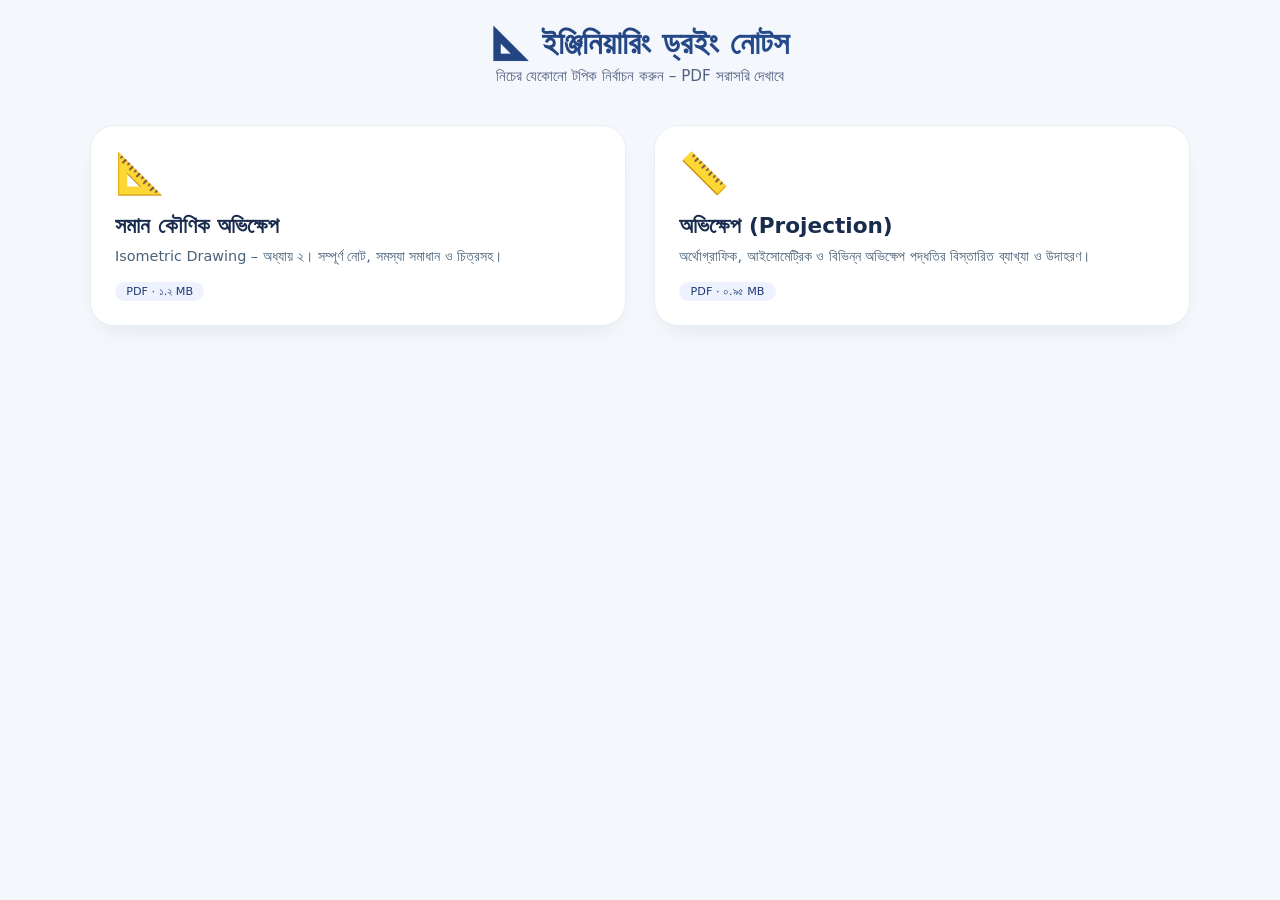
==== commit 4296aad2: "Update index.html" ====
--- a/ED-Notes/index.html
+++ b/ED-Notes/index.html
@@ -1,410 +1,168 @@
 <!DOCTYPE html>
-<html lang="en">
+<html lang="bn">
 <head>
   <meta charset="UTF-8">
-  <meta name="viewport" content="width=device-width, initial-scale=1.0">
-  <title>ED Notes – Under Maintenance</title>
-  <link rel="preconnect" href="https://fonts.googleapis.com">
-  <link rel="preconnect" href="https://fonts.gstatic.com" crossorigin>
-  <link href="https://fonts.googleapis.com/css2?family=Inter:opsz,wght@14..32,300;14..32,400;14..32,500;14..32,600;14..32,700&display=swap" rel="stylesheet">
+  <meta name="viewport" content="width=device-width, initial-scale=1.0, viewport-fit=cover">
+  <title>ED নোটস - ইঞ্জিনিয়ারিং ড্রইং</title>
   <style>
-    * {
-      margin: 0;
-      padding: 0;
-      box-sizing: border-box;
+    * { margin: 0; padding: 0; box-sizing: border-box; }
+    body {
+      background: #f4f7fc;
+      font-family: 'Segoe UI', 'Inter', system-ui, -apple-system, 'Roboto', sans-serif;
+      padding: 1.5rem;
+      min-height: 100vh;
     }
-
-    body {
-      background: #f8fafc;
-      font-family: 'Inter', system-ui, -apple-system, 'Segoe UI', sans-serif;
-      min-height: 100vh;
-      display: flex;
-      justify-content: center;
-      align-items: center;
-      color: #1e293b;
-      overflow-x: hidden;
+    .container { max-width: 1100px; margin: 0 auto; }
+    .header {
+      text-align: center;
+      margin-bottom: 2.5rem;
     }
-
-    .container {
-      text-align: center;
-      position: relative;
-      z-index: 2;
-      max-width: 1000px;
-      width: 100%;
-      padding: 2rem 1.5rem;
-    }
-
-    /* Title */
-    .title {
-      font-size: clamp(2.8rem, 8vw, 4.5rem);
+    .header h1 {
+      font-size: 2rem;
       font-weight: 700;
-      letter-spacing: -0.02em;
-      background: linear-gradient(135deg, #1e293b, #3b82f6);
+      background: linear-gradient(135deg, #1e3c72, #2a5298);
       -webkit-background-clip: text;
       background-clip: text;
       color: transparent;
       margin-bottom: 0.3rem;
     }
-
-    .subtitle {
-      font-size: 0.85rem;
-      letter-spacing: 2px;
-      text-transform: uppercase;
-      color: #64748b;
-      font-weight: 500;
+    .header p { color: #2c3e66; font-size: 0.95rem; opacity: 0.8; }
+    .notes-grid {
+      display: grid;
+      grid-template-columns: repeat(auto-fit, minmax(280px, 1fr));
+      gap: 1.8rem;
       margin-bottom: 2rem;
     }
-
-    /* Showcase */
-    .showcase {
+    .note-card {
+      background: white;
+      border-radius: 1.5rem;
+      padding: 1.5rem;
+      box-shadow: 0 12px 24px -12px rgba(0, 0, 0, 0.1);
+      transition: all 0.2s ease;
+      cursor: pointer;
+      border: 1px solid #e9eef3;
+    }
+    .note-card:hover {
+      transform: translateY(-4px);
+      box-shadow: 0 24px 32px -16px rgba(0, 0, 0, 0.15);
+      border-color: #cbdff2;
+    }
+    .card-icon { font-size: 2.5rem; margin-bottom: 1rem; }
+    .note-card h3 { font-size: 1.35rem; font-weight: 600; color: #1a2c4e; margin-bottom: 0.5rem; }
+    .note-card p { color: #4a627a; font-size: 0.9rem; line-height: 1.4; }
+    .badge {
+      display: inline-block;
+      background: #eef2ff;
+      color: #1e3c72;
+      font-size: 0.7rem;
+      padding: 0.2rem 0.7rem;
+      border-radius: 20px;
+      margin-top: 1rem;
+    }
+    .viewer-section {
+      background: white;
+      border-radius: 1.5rem;
+      padding: 1rem;
+      box-shadow: 0 12px 28px rgba(0, 0, 0, 0.08);
+      display: none;
+      animation: fadeIn 0.3s ease;
+    }
+    .viewer-header {
       display: flex;
+      justify-content: space-between;
       align-items: center;
-      justify-content: center;
-      gap: 2rem;
       flex-wrap: wrap;
-      margin: 2rem auto;
+      gap: 1rem;
+      margin-bottom: 1rem;
+      padding-bottom: 0.5rem;
+      border-bottom: 1px solid #e2e8f0;
     }
-
-    .robot-area {
-      width: 220px;
-      height: 260px;
-      flex-shrink: 0;
+    .viewer-title { font-weight: 600; font-size: 1.2rem; color: #0f2b4d; }
+    .back-btn {
+      background: #eef2ff;
+      border: none;
+      padding: 0.5rem 1.2rem;
+      border-radius: 2rem;
+      font-weight: 500;
+      cursor: pointer;
+      font-size: 0.85rem;
+      color: #1e3c72;
+      transition: 0.2s;
     }
-
-    .console {
-      background: #0f172a;
-      border-radius: 12px;
-      width: 380px;
-      max-width: 100%;
-      font-family: 'SF Mono', 'Fira Code', monospace;
-      text-align: left;
-      overflow: hidden;
-      box-shadow: 0 8px 20px rgba(0,0,0,0.08);
+    .back-btn:hover { background: #dce5f5; }
+    .pdf-embed {
+      width: 100%;
+      height: 85vh;
+      border: none;
+      border-radius: 0.8rem;
+      background: #f8fafc;
     }
-
-    .console-header {
-      background: #1e293b;
-      padding: 8px 16px;
-      display: flex;
-      align-items: center;
-      gap: 8px;
-      border-bottom: 1px solid #334155;
+    @keyframes fadeIn {
+      from { opacity: 0; transform: translateY(10px); }
+      to { opacity: 1; transform: translateY(0); }
     }
-
-    .console-dot {
-      width: 10px;
-      height: 10px;
-      border-radius: 50%;
-      background: #475569;
-    }
-    .console-dot:nth-child(1) { background: #ef4444; }
-    .console-dot:nth-child(2) { background: #eab308; }
-    .console-dot:nth-child(3) { background: #22c55e; }
-
-    .console-title {
-      margin-left: auto;
-      font-size: 0.7rem;
-      color: #94a3b8;
-      font-family: 'Inter', sans-serif;
-    }
-
-    .console-body {
-      padding: 16px;
-      height: 200px;
-      overflow-y: auto;
-      background: #0f172a;
-      color: #a5f3c3;
-      font-size: 0.75rem;
-      line-height: 1.5;
-    }
-
-    /* Professional Countdown Section */
-    .countdown-section {
-      margin-top: 2.5rem;
-      display: flex;
-      flex-direction: column;
-      align-items: center;
-    }
-
-    .countdown-label {
-      font-size: 0.8rem;
-      font-weight: 500;
-      color: #475569;
-      text-transform: uppercase;
-      letter-spacing: 1.5px;
-      margin-bottom: 0.75rem;
-    }
-
-    .countdown-card {
-      background: #ffffff;
-      border: 1px solid #e2e8f0;
-      border-radius: 20px;
-      padding: 0.5rem 1.8rem;
-      display: inline-flex;
-      align-items: baseline;
-      gap: 0.5rem;
-      box-shadow: 0 2px 6px rgba(0,0,0,0.02);
-      transition: all 0.2s;
-    }
-
-    .countdown-number {
-      font-size: 3rem;
-      font-weight: 600;
-      font-family: 'Inter', monospace;
-      color: #0f172a;
-      letter-spacing: -0.02em;
-      line-height: 1.2;
-      min-width: 2.2rem;
-      text-align: center;
-    }
-
-    .countdown-unit {
-      font-size: 0.9rem;
-      font-weight: 500;
-      color: #64748b;
-      text-transform: lowercase;
-    }
-
-    .redirect-hint {
-      font-size: 0.7rem;
-      color: #94a3b8;
-      margin-top: 0.75rem;
-    }
-
-    /* Button */
-    .btn {
-      display: inline-flex;
-      align-items: center;
-      gap: 10px;
-      padding: 12px 28px;
-      font-size: 0.9rem;
-      font-weight: 500;
-      text-decoration: none;
-      color: #ffffff;
-      background: #1e293b;
-      border-radius: 40px;
-      transition: all 0.2s ease;
-      margin-top: 1.5rem;
-      border: 1px solid #334155;
-    }
-
-    .btn:hover {
-      background: #0f172a;
-      transform: translateY(-1px);
-      box-shadow: 0 4px 12px rgba(0,0,0,0.05);
-    }
-
-    .arrow-icon svg {
-      stroke: #ffffff;
-    }
-
-    .footer-note {
-      margin-top: 3rem;
-      font-size: 0.7rem;
-      color: #94a3b8;
-      letter-spacing: 0.5px;
-    }
-
-    /* Background geometric shapes (subtle) */
-    .bg-geo {
-      position: fixed;
-      top: 0;
-      left: 0;
-      width: 100%;
-      height: 100%;
-      z-index: 1;
-      pointer-events: none;
-      overflow: hidden;
-    }
-
-    /* Robot animations */
-    .arm-group {
-      transform-origin: var(--origin);
-      animation: var(--anim-name) 1.2s infinite alternate ease-in-out;
-    }
-    @keyframes leftArm {
-      0% { transform: rotate(6deg); }
-      100% { transform: rotate(-4deg); }
-    }
-    @keyframes rightArm {
-      0% { transform: rotate(-6deg); }
-      100% { transform: rotate(4deg); }
-    }
-    .robot-eye {
-      animation: blink 4s infinite;
-    }
-    @keyframes blink {
-      0%, 90%, 100% { transform: scaleY(1); }
-      95% { transform: scaleY(0.1); }
+    @media (max-width: 640px) {
+      body { padding: 1rem; }
+      .pdf-embed { height: 70vh; }
+      .note-card { padding: 1.2rem; }
     }
   </style>
 </head>
 <body>
-  <div class="bg-geo" id="bg-geo"></div>
-
-  <div class="container">
-    <h1 class="title">ED Notes </h1>
-    <h2 class="title" >Coming Soon.. </h2>
-    <p class="subtitle">Site Maintenance in Progress</p>
-
-    <div class="showcase">
-      <!-- Robot SVG -->
-      <div class="robot-area">
-        <svg width="100%" height="100%" viewBox="0 0 220 260" xmlns="http://www.w3.org/2000/svg">
-          <rect x="30" y="210" width="160" height="12" rx="4" fill="#e2e8f0" stroke="#cbd5e1" stroke-width="1.5"/>
-          <rect x="40" y="200" width="140" height="12" rx="4" fill="#f1f5f9" stroke="#cbd5e1" stroke-width="1.5"/>
-          <rect x="75" y="190" width="14" height="20" rx="3" fill="#cbd5e1" stroke="#94a3b8" stroke-width="1.2"/>
-          <rect x="131" y="190" width="14" height="20" rx="3" fill="#cbd5e1" stroke="#94a3b8" stroke-width="1.2"/>
-          <rect x="72" y="130" width="76" height="65" rx="8" fill="#ffffff" stroke="#cbd5e1" stroke-width="2"/>
-          <rect x="86" y="146" width="48" height="28" rx="4" fill="#f1f5f9" stroke="#cbd5e1" stroke-width="1.2"/>
-          <circle cx="110" cy="160" r="5" fill="#3b82f6" stroke="#2563eb" stroke-width="1">
-            <animate attributeName="r" values="5;7;5" dur="1.5s" repeatCount="indefinite"/>
-          </circle>
-          <rect x="96" y="116" width="28" height="15" rx="4" fill="#e2e8f0" stroke="#cbd5e1" stroke-width="1.5"/>
-          <rect x="80" y="60" width="60" height="50" rx="10" fill="#ffffff" stroke="#cbd5e1" stroke-width="2"/>
-          <rect x="86" y="66" width="48" height="30" rx="4" fill="#1e293b"/>
-          <ellipse class="robot-eye" cx="95" cy="78" rx="3.5" ry="4.5" fill="#4ade80"/>
-          <ellipse class="robot-eye" cx="125" cy="78" rx="3.5" ry="4.5" fill="#4ade80"/>
-          <line x1="98" y1="90" x2="122" y2="90" stroke="#4ade80" stroke-width="1.5" stroke-linecap="round"/>
-          <line x1="110" y1="60" x2="110" y2="42" stroke="#7c3aed" stroke-width="2.5" stroke-linecap="round"/>
-          <circle cx="110" cy="36" r="5" fill="#7c3aed" opacity="0.8"/>
-          <g class="arm-group" style="--origin: 74px 138px; --anim-name: leftArm;">
-            <rect x="64" y="138" width="16" height="50" rx="6" fill="#e2e8f0" stroke="#94a3b8" stroke-width="1.2"/>
-            <rect x="62" y="185" width="12" height="35" rx="4" fill="#cbd5e1" stroke="#94a3b8" stroke-width="1.2"/>
-            <circle cx="68" cy="220" r="5" fill="#94a3b8"/>
-          </g>
-          <g class="arm-group" style="--origin: 130px 138px; --anim-name: rightArm;">
-            <rect x="140" y="138" width="16" height="50" rx="6" fill="#e2e8f0" stroke="#94a3b8" stroke-width="1.2"/>
-            <rect x="146" y="185" width="12" height="35" rx="4" fill="#cbd5e1" stroke="#94a3b8" stroke-width="1.2"/>
-            <circle cx="152" cy="220" r="5" fill="#94a3b8"/>
-          </g>
-          <rect x="80" y="218" width="60" height="6" rx="2" fill="#f8fafc" stroke="#cbd5e1" stroke-width="1"/>
-        </svg>
-      </div>
-
-      <!-- Console -->
-      <div class="console">
-        <div class="console-header">
-          <span class="console-dot"></span>
-          <span class="console-dot"></span>
-          <span class="console-dot"></span>
-          <span class="console-title">ED Notes — build log</span>
-        </div>
-        <div class="console-body" id="console-output">
-          <span class="cursor-line"></span>
-        </div>
-      </div>
-    </div>
-
-    <!-- COUNTDOWN: clean & professional -->
-    <div class="countdown-section">
-      <div class="countdown-label">Returning to doyox.com</div>
-      <div class="countdown-card">
-        <span class="countdown-number" id="countdown-number">30</span>
-        <span class="countdown-unit">seconds</span>
-      </div>
-      <div class="redirect-hint">You'll be automatically redirected</div>
-      <a href="/" class="btn">
-        <span class="arrow-icon">
-          <svg width="18" height="18" viewBox="0 0 24 24" fill="none" stroke="currentColor" stroke-width="2">
-            <line x1="19" y1="12" x2="5" y2="12"></line>
-            <polyline points="12 19 5 12 12 5"></polyline>
-          </svg>
-        </span>
-        Go to homepage now
-      </a>
-    </div>
-
-    <div class="footer-note">© doyox · ED Notes</div>
+<div class="container">
+  <div class="header">
+    <h1>📐 ইঞ্জিনিয়ারিং ড্রইং নোটস</h1>
+    <p>নিচের যেকোনো টপিক নির্বাচন করুন – PDF সরাসরি দেখাবে</p>
   </div>
 
-  <script>
-    // Background geometric elements
-    const bgContainer = document.getElementById('bg-geo');
-    for (let i = 0; i < 28; i++) {
-      const el = document.createElement('div');
-      const size = Math.random() * 10 + 2;
-      const shape = Math.random() < 0.5 ? 'circle' : 'square';
-      el.style.position = 'absolute';
-      el.style.left = Math.random() * 100 + '%';
-      el.style.top = Math.random() * 100 + '%';
-      el.style.opacity = Math.random() * 0.12 + 0.03;
-      if (shape === 'circle') {
-        el.style.width = size + 'px';
-        el.style.height = size + 'px';
-        el.style.border = '1px solid #3b82f6';
-        el.style.borderRadius = '50%';
-      } else {
-        el.style.width = size + 'px';
-        el.style.height = size + 'px';
-        el.style.border = '1px solid #94a3b8';
-      }
-      el.style.animation = `floatBg ${Math.random() * 12 + 10}s infinite linear`;
-      bgContainer.appendChild(el);
-    }
+  <div id="cardsContainer" class="notes-grid">
+    <div class="note-card" data-pdf="./pdfs/2. Isometric Drawing.pdf" data-title="সমান কৌণিক অভিক্ষেপ (Isometric Projection)">
+      <div class="card-icon">📐</div>
+      <h3>সমান কৌণিক অভিক্ষেপ</h3>
+      <p>Isometric Drawing – অধ্যায় ২। সম্পূর্ণ নোট, সমস্যা সমাধান ও চিত্রসহ।</p>
+      <span class="badge">PDF · ১.২ MB</span>
+    </div>
+    <div class="note-card" data-pdf="./pdfs/3. Projection.pdf" data-title="অভিক্ষেপ (Projection)">
+      <div class="card-icon">📏</div>
+      <h3>অভিক্ষেপ (Projection)</h3>
+      <p>অর্থোগ্রাফিক, আইসোমেট্রিক ও বিভিন্ন অভিক্ষেপ পদ্ধতির বিস্তারিত ব্যাখ্যা ও উদাহরণ।</p>
+      <span class="badge">PDF · ০.৯৫ MB</span>
+    </div>
+  </div>
 
-    const styleSheet = document.createElement('style');
-    styleSheet.textContent = `
-      @keyframes floatBg {
-        0% { transform: translateY(0px) rotate(0deg); }
-        100% { transform: translateY(-60px) rotate(360deg); }
-      }
-    `;
-    document.head.appendChild(styleSheet);
+  <div id="viewerSection" class="viewer-section">
+    <div class="viewer-header">
+      <span class="viewer-title" id="viewerTitle"></span>
+      <button class="back-btn" id="backBtn">← নোটসের তালিকায় ফিরুন</button>
+    </div>
+    <iframe id="pdfFrame" class="pdf-embed" src="" title="PDF Viewer"></iframe>
+  </div>
+</div>
 
-    // Console typing effect
-    const consoleOutput = document.getElementById('console-output');
-    const lines = [
-      '> initializing ED Notes update...',
-      '> pulling educational resources...',
-      '> compiling technical notes...',
-      '> optimizing assets...',
-      '> running integrity checks...',
-      '> syncing with doyox core...',
-      '> build in progress...',
-      '> almost ready...',
-      '> redirecting to homepage shortly...'
-    ];
-    let lineIdx = 0, charIdx = 0, current = '';
-    function typeLine() {
-      if (lineIdx >= lines.length) {
-        setTimeout(() => {
-          consoleOutput.innerHTML = '';
-          lineIdx = 0;
-          charIdx = 0;
-          current = '';
-          typeLine();
-        }, 4000);
-        return;
-      }
-      if (charIdx < lines[lineIdx].length) {
-        current += lines[lineIdx][charIdx];
-        let html = '';
-        for (let i = 0; i < lineIdx; i++) html += `<div>${lines[i]}</div>`;
-        html += `<div>${current}</div><span class="cursor-line"></span>`;
-        consoleOutput.innerHTML = html;
-        charIdx++;
-        setTimeout(typeLine, 25);
-      } else {
-        lineIdx++;
-        charIdx = 0;
-        current = '';
-        setTimeout(typeLine, 280);
-      }
-    }
-    typeLine();
+<script>
+  const cardsContainer = document.getElementById('cardsContainer');
+  const viewerSection = document.getElementById('viewerSection');
+  const pdfFrame = document.getElementById('pdfFrame');
+  const viewerTitle = document.getElementById('viewerTitle');
+  const backBtn = document.getElementById('backBtn');
 
-    // Countdown: simple, no flashy animations
-    let seconds = 30;
-    const counterSpan = document.getElementById('countdown-number');
-    const timer = setInterval(() => {
-      seconds--;
-      counterSpan.innerText = seconds;
-      if (seconds <= 0) {
-        clearInterval(timer);
-        window.location.href = '/';
-      }
-    }, 1000);
-  </script>
+  document.querySelectorAll('.note-card').forEach(card => {
+    card.addEventListener('click', function() {
+      const pdfUrl = this.getAttribute('data-pdf');
+      const title = this.getAttribute('data-title');
+      pdfFrame.src = encodeURI(pdfUrl);
+      viewerTitle.innerText = title;
+      cardsContainer.style.display = 'none';
+      viewerSection.style.display = 'block';
+      setTimeout(() => viewerSection.scrollIntoView({ behavior: 'smooth', block: 'start' }), 100);
+    });
+  });
+
+  backBtn.addEventListener('click', () => {
+    cardsContainer.style.display = 'grid';
+    viewerSection.style.display = 'none';
+    pdfFrame.src = '';
+  });
+</script>
 </body>
 </html>
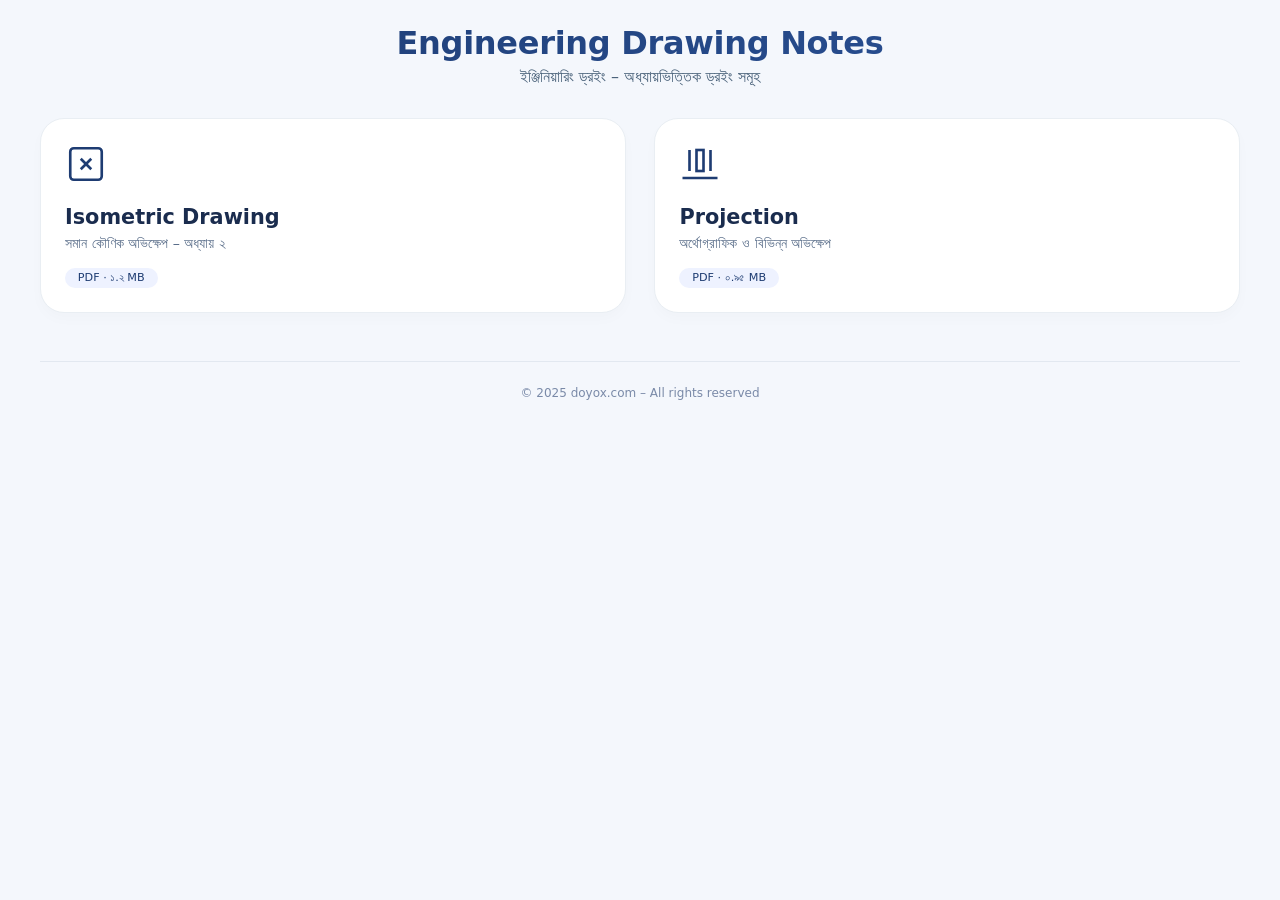
==== commit 82163272: "Update index.html" ====
--- a/ED-Notes/index.html
+++ b/ED-Notes/index.html
@@ -3,81 +3,119 @@
 <head>
   <meta charset="UTF-8">
   <meta name="viewport" content="width=device-width, initial-scale=1.0, viewport-fit=cover">
-  <title>ED নোটস - ইঞ্জিনিয়ারিং ড্রইং</title>
+  <title>ED নোটস | ইঞ্জিনিয়ারিং ড্রইং</title>
   <style>
-    * { margin: 0; padding: 0; box-sizing: border-box; }
+    * {
+      margin: 0;
+      padding: 0;
+      box-sizing: border-box;
+    }
+
     body {
       background: #f4f7fc;
-      font-family: 'Segoe UI', 'Inter', system-ui, -apple-system, 'Roboto', sans-serif;
+      font-family: 'Inter', system-ui, -apple-system, 'Segoe UI', Roboto, sans-serif;
       padding: 1.5rem;
       min-height: 100vh;
     }
-    .container { max-width: 1100px; margin: 0 auto; }
+
+    .container {
+      max-width: 1200px;
+      margin: 0 auto;
+    }
+
+    /* header */
     .header {
       text-align: center;
-      margin-bottom: 2.5rem;
+      margin-bottom: 2rem;
+      animation: fadeDown 0.6s ease;
     }
     .header h1 {
       font-size: 2rem;
       font-weight: 700;
       background: linear-gradient(135deg, #1e3c72, #2a5298);
+      background-clip: text;
       -webkit-background-clip: text;
-      background-clip: text;
       color: transparent;
-      margin-bottom: 0.3rem;
-    }
-    .header p { color: #2c3e66; font-size: 0.95rem; opacity: 0.8; }
-    .notes-grid {
+      letter-spacing: -0.3px;
+    }
+    .header p {
+      color: #4a627a;
+      margin-top: 0.3rem;
+    }
+
+    /* cards grid */
+    .cards-grid {
       display: grid;
       grid-template-columns: repeat(auto-fit, minmax(280px, 1fr));
       gap: 1.8rem;
-      margin-bottom: 2rem;
+      margin: 2rem 0;
     }
     .note-card {
       background: white;
       border-radius: 1.5rem;
       padding: 1.5rem;
-      box-shadow: 0 12px 24px -12px rgba(0, 0, 0, 0.1);
-      transition: all 0.2s ease;
       cursor: pointer;
+      transition: all 0.25s ease;
       border: 1px solid #e9eef3;
+      box-shadow: 0 6px 14px rgba(0, 0, 0, 0.02);
     }
     .note-card:hover {
-      transform: translateY(-4px);
-      box-shadow: 0 24px 32px -16px rgba(0, 0, 0, 0.15);
+      transform: translateY(-5px);
+      box-shadow: 0 20px 28px -12px rgba(0, 0, 0, 0.12);
       border-color: #cbdff2;
     }
-    .card-icon { font-size: 2.5rem; margin-bottom: 1rem; }
-    .note-card h3 { font-size: 1.35rem; font-weight: 600; color: #1a2c4e; margin-bottom: 0.5rem; }
-    .note-card p { color: #4a627a; font-size: 0.9rem; line-height: 1.4; }
+    .card-icon svg {
+      width: 42px;
+      height: 42px;
+      stroke: #1e3c72;
+      stroke-width: 1.5;
+      margin-bottom: 1rem;
+    }
+    .note-card h3 {
+      font-size: 1.3rem;
+      font-weight: 600;
+      color: #1a2c4e;
+      margin-bottom: 0.4rem;
+    }
+    .note-card p {
+      color: #5a6e8a;
+      font-size: 0.9rem;
+    }
     .badge {
       display: inline-block;
       background: #eef2ff;
+      padding: 0.2rem 0.8rem;
+      border-radius: 30px;
+      font-size: 0.7rem;
+      font-weight: 500;
       color: #1e3c72;
-      font-size: 0.7rem;
-      padding: 0.2rem 0.7rem;
-      border-radius: 20px;
       margin-top: 1rem;
     }
-    .viewer-section {
+
+    /* topic list section */
+    .topic-section {
       background: white;
       border-radius: 1.5rem;
-      padding: 1rem;
-      box-shadow: 0 12px 28px rgba(0, 0, 0, 0.08);
-      display: none;
-      animation: fadeIn 0.3s ease;
-    }
-    .viewer-header {
+      padding: 1.5rem;
+      margin: 1rem 0;
+      box-shadow: 0 6px 14px rgba(0, 0, 0, 0.03);
+      animation: fadeUp 0.4s ease;
+    }
+    .topic-header {
       display: flex;
       justify-content: space-between;
       align-items: center;
       flex-wrap: wrap;
       gap: 1rem;
-      margin-bottom: 1rem;
-      padding-bottom: 0.5rem;
-      border-bottom: 1px solid #e2e8f0;
-    }
-    .viewer-title { font-weight: 600; font-size: 1.2rem; color: #0f2b4d; }
+      margin-bottom: 1.2rem;
+      padding-bottom: 0.8rem;
+      border-bottom: 2px solid #eef2ff;
+    }
+    .topic-title {
+      font-weight: 700;
+      font-size: 1.2rem;
+      color: #1f3a64;
+    }
     .back-btn {
       background: #eef2ff;
       border: none;
@@ -85,84 +123,340 @@
       border-radius: 2rem;
       font-weight: 500;
       cursor: pointer;
-      font-size: 0.85rem;
-      color: #1e3c72;
+      display: inline-flex;
+      align-items: center;
+      gap: 0.4rem;
       transition: 0.2s;
     }
-    .back-btn:hover { background: #dce5f5; }
+    .back-btn:hover {
+      background: #e2e8f5;
+    }
+    .topic-list {
+      display: flex;
+      flex-direction: column;
+      gap: 0.6rem;
+      max-height: 400px;
+      overflow-y: auto;
+      padding-right: 0.5rem;
+    }
+    .topic-item {
+      display: flex;
+      align-items: center;
+      gap: 1rem;
+      padding: 0.8rem 0.8rem 0.8rem 1rem;
+      background: #f9fbfd;
+      border-radius: 1rem;
+      cursor: pointer;
+      transition: all 0.2s;
+      border: 1px solid #eff3f8;
+    }
+    .topic-item:hover {
+      background: #f1f5f9;
+      transform: translateX(5px);
+    }
+    .topic-icon svg {
+      width: 20px;
+      height: 20px;
+      stroke: #3b5f8a;
+    }
+    .topic-text {
+      flex: 1;
+      font-size: 0.9rem;
+      font-weight: 500;
+      color: #2c3e66;
+    }
+    .page-badge {
+      font-size: 0.7rem;
+      background: #e9edf2;
+      padding: 0.2rem 0.6rem;
+      border-radius: 20px;
+      color: #4b6b9b;
+    }
+
+    /* pdf viewer */
+    .viewer-wrapper {
+      margin-top: 1.2rem;
+      border-radius: 1rem;
+      overflow: hidden;
+      background: #eef2ff;
+      animation: fadeIn 0.3s;
+    }
     .pdf-embed {
       width: 100%;
-      height: 85vh;
+      height: 75vh;
       border: none;
-      border-radius: 0.8rem;
-      background: #f8fafc;
+    }
+    .download-link {
+      display: inline-flex;
+      align-items: center;
+      gap: 0.4rem;
+      background: #1e3c72;
+      color: white;
+      padding: 0.5rem 1rem;
+      border-radius: 2rem;
+      text-decoration: none;
+      font-size: 0.8rem;
+      margin-top: 0.8rem;
+      transition: 0.2s;
+    }
+    .download-link:hover {
+      background: #143158;
+    }
+
+    /* copyright & animation */
+    .footer {
+      text-align: center;
+      margin-top: 3rem;
+      padding-top: 1.5rem;
+      border-top: 1px solid #e2e8f0;
+      font-size: 0.75rem;
+      color: #7a8aa8;
+    }
+
+    @keyframes fadeDown {
+      from { opacity: 0; transform: translateY(-15px); }
+      to { opacity: 1; transform: translateY(0); }
+    }
+    @keyframes fadeUp {
+      from { opacity: 0; transform: translateY(15px); }
+      to { opacity: 1; transform: translateY(0); }
     }
     @keyframes fadeIn {
-      from { opacity: 0; transform: translateY(10px); }
-      to { opacity: 1; transform: translateY(0); }
-    }
-    @media (max-width: 640px) {
-      body { padding: 1rem; }
-      .pdf-embed { height: 70vh; }
-      .note-card { padding: 1.2rem; }
+      from { opacity: 0; }
+      to { opacity: 1; }
+    }
+
+    /* hide classes */
+    .hidden {
+      display: none;
     }
   </style>
 </head>
 <body>
 <div class="container">
   <div class="header">
-    <h1>📐 ইঞ্জিনিয়ারিং ড্রইং নোটস</h1>
-    <p>নিচের যেকোনো টপিক নির্বাচন করুন – PDF সরাসরি দেখাবে</p>
+    <h1>Engineering Drawing Notes</h1>
+    <p>ইঞ্জিনিয়ারিং ড্রইং – অধ্যায়ভিত্তিক ড্রইং সমূহ</p>
   </div>
 
-  <div id="cardsContainer" class="notes-grid">
-    <div class="note-card" data-pdf="./pdfs/2. Isometric Drawing.pdf" data-title="সমান কৌণিক অভিক্ষেপ (Isometric Projection)">
-      <div class="card-icon">📐</div>
-      <h3>সমান কৌণিক অভিক্ষেপ</h3>
-      <p>Isometric Drawing – অধ্যায় ২। সম্পূর্ণ নোট, সমস্যা সমাধান ও চিত্রসহ।</p>
+  <!-- cards section -->
+  <div id="cardsSection" class="cards-grid">
+    <!-- card 1: Isometric Drawing -->
+    <div class="note-card" data-pdf="./pdfs/2. Isometric Drawing.pdf" data-title="Isometric Drawing (সমান কৌণিক)" data-chapter="isometric">
+      <div class="card-icon">
+        <svg viewBox="0 0 24 24" fill="none" stroke="currentColor" stroke-width="1.8">
+          <rect x="3" y="3" width="18" height="18" rx="2" />
+          <line x1="9" y1="9" x2="15" y2="15" />
+          <line x1="15" y1="9" x2="9" y2="15" />
+        </svg>
+      </div>
+      <h3>Isometric Drawing</h3>
+      <p>সমান কৌণিক অভিক্ষেপ – অধ্যায় ২</p>
       <span class="badge">PDF · ১.২ MB</span>
     </div>
-    <div class="note-card" data-pdf="./pdfs/3. Projection.pdf" data-title="অভিক্ষেপ (Projection)">
-      <div class="card-icon">📏</div>
-      <h3>অভিক্ষেপ (Projection)</h3>
-      <p>অর্থোগ্রাফিক, আইসোমেট্রিক ও বিভিন্ন অভিক্ষেপ পদ্ধতির বিস্তারিত ব্যাখ্যা ও উদাহরণ।</p>
+    <!-- card 2: Projection -->
+    <div class="note-card" data-pdf="./pdfs/3. Projection.pdf" data-title="Projection (অভিক্ষেপ)" data-chapter="projection">
+      <div class="card-icon">
+        <svg viewBox="0 0 24 24" fill="none" stroke="currentColor" stroke-width="1.8">
+          <path d="M2 20L22 20" />
+          <path d="M6 4L6 16" />
+          <path d="M18 4L18 16" />
+          <rect x="10" y="4" width="4" height="12" />
+        </svg>
+      </div>
+      <h3>Projection</h3>
+      <p>অর্থোগ্রাফিক ও বিভিন্ন অভিক্ষেপ</p>
       <span class="badge">PDF · ০.৯৫ MB</span>
     </div>
   </div>
 
-  <div id="viewerSection" class="viewer-section">
-    <div class="viewer-header">
-      <span class="viewer-title" id="viewerTitle"></span>
-      <button class="back-btn" id="backBtn">← নোটসের তালিকায় ফিরুন</button>
+  <!-- topic list + pdf viewer (initially hidden) -->
+  <div id="detailSection" class="hidden">
+    <div class="topic-section">
+      <div class="topic-header">
+        <span class="topic-title" id="topicTitle"></span>
+        <button id="closeTopicBtn" class="back-btn">
+          <svg width="16" height="16" viewBox="0 0 24 24" fill="none" stroke="currentColor" stroke-width="2">
+            <line x1="19" y1="12" x2="5" y2="12" />
+            <polyline points="12 19 5 12 12 5" />
+          </svg>
+          সব নোটস
+        </button>
+      </div>
+      <div id="topicListContainer" class="topic-list"></div>
     </div>
-    <iframe id="pdfFrame" class="pdf-embed" src="" title="PDF Viewer"></iframe>
+
+    <div id="pdfViewerContainer" class="hidden">
+      <div class="topic-section">
+        <div class="topic-header">
+          <span class="topic-title" id="pdfViewerTitle"></span>
+          <button id="backToTopicsBtn" class="back-btn">
+            <svg width="16" height="16" viewBox="0 0 24 24" fill="none" stroke="currentColor" stroke-width="2">
+              <line x1="15" y1="18" x2="9" y2="12" />
+              <line x1="15" y1="6" x2="9" y2="12" />
+            </svg>
+            লিস্টে ফিরুন
+          </button>
+        </div>
+        <div class="viewer-wrapper">
+          <iframe id="pdfFrame" class="pdf-embed" src=""></iframe>
+        </div>
+        <a id="downloadPdfLink" class="download-link" href="#" download>
+          <svg width="16" height="16" viewBox="0 0 24 24" fill="none" stroke="white" stroke-width="2">
+            <path d="M21 15v4a2 2 0 0 1-2 2H5a2 2 0 0 1-2-2v-4" />
+            <polyline points="7 10 12 15 17 10" />
+            <line x1="12" y1="15" x2="12" y2="3" />
+          </svg>
+          PDF ডাউনলোড করুন
+        </a>
+      </div>
+    </div>
+  </div>
+
+  <div class="footer">
+    <span>© 2025 doyox.com – All rights reserved</span>
   </div>
 </div>
 
 <script>
-  const cardsContainer = document.getElementById('cardsContainer');
-  const viewerSection = document.getElementById('viewerSection');
+  // --------------------------------------------------------------
+  // 📌 অধ্যায় ভিত্তিক ড্রইং / টপিক লিস্ট (আপনার PDF অনুযায়ী এডিট করুন)
+  //    প্রতিটি আইটেমে title, pageNumber (পিডিএফের পৃষ্ঠা নম্বর)
+  // --------------------------------------------------------------
+  const topicsData = {
+    isometric: {
+      fullPdfName: "2. Isometric Drawing.pdf",
+      displayTitle: "Isometric Drawing (সমান কৌণিক অভিক্ষেপ)",
+      items: [
+        { title: "অক্ষর H – সমান কৌণিক অভিক্ষেপ", page: 1 },
+        { title: "অক্ষর N – সমান কৌণিক অভিক্ষেপ", page: 3 },
+        { title: "অক্ষর X – আইসোমেট্রিক ড্রইং", page: 4 },
+        { title: "অক্ষর F – আইসোমেট্রিক ড্রইং", page: 5 },
+        { title: "অক্ষর T – আইসোমেট্রিক ড্রইং", page: 6 },
+        { title: "৩টি ধাপ বিশিষ্ট সিঁড়ি", page: 7 },
+        { title: "পঞ্চভূজ প্রিজম (সমান কৌণিক)", page: 8 },
+        { title: "পিরামিড – আইসোমেট্রিক ভিউ", page: 9 },
+        { title: "বৃত্তের আইসোমেট্রিক প্রজেকশন", page: 12 },
+        { title: "সিলিন্ডার (ভূমির ব্যাস ৪, উচ্চতা ৭)", page: 13 },
+        { title: "কোন ও দূরত্ব অনুযায়ী রেখার অভিক্ষেপ", page: 14 }
+      ]
+    },
+    projection: {
+      fullPdfName: "3. Projection.pdf",
+      displayTitle: "Projection (অভিক্ষেপ)",
+      items: [
+        { title: "কাঠের টুকরার সমকৌণিক অভিক্ষেপ", page: 3 },
+        { title: "বিন্দুর অভিক্ষেপ (ভূপৃষ্ঠ থেকে ১”)", page: 4 },
+        { title: "সরলরেখার অভিক্ষেপ (ভিপি থেকে ০.৫”)", page: 5 },
+        { title: "সরলরেখা ভূমিতে লম্বভাবে”, page: 8 },
+        { title: "৩০° কোণে রেখা – ভূমিতে শায়িত", page: 9 },
+        { title: "বর্গাকার পাতের অভিক্ষেপ (ভূমির সমান্তরাল)", page: 13 },
+        { title: "বর্গাকার পাত ৪৫° নত – এক কর্ণ সোজা", page: 14 },
+        { title: "সুষম পঞ্চভূজ পাত – ৮০° কোণে", page: 16 },
+        { title: "প্রিজম (ভূমি ৬০° ও অক্ষ ৪৫°)", page: 20 },
+        { title: "প্রিজমের অভিক্ষেপ (বিস্তারিত)", page: 21 },
+        { title: "সিলিন্ডারের অভিক্ষেপ (৪৫° নত)", page: 28 }
+      ]
+    }
+  };
+
+  // DOM elements
+  const cardsSection = document.getElementById('cardsSection');
+  const detailSection = document.getElementById('detailSection');
+  const topicListContainer = document.getElementById('topicListContainer');
+  const pdfViewerContainer = document.getElementById('pdfViewerContainer');
   const pdfFrame = document.getElementById('pdfFrame');
-  const viewerTitle = document.getElementById('viewerTitle');
-  const backBtn = document.getElementById('backBtn');
-
+  const downloadPdfLink = document.getElementById('downloadPdfLink');
+  const topicTitleSpan = document.getElementById('topicTitle');
+  const pdfViewerTitleSpan = document.getElementById('pdfViewerTitle');
+  const closeTopicBtn = document.getElementById('closeTopicBtn');
+  const backToTopicsBtn = document.getElementById('backToTopicsBtn');
+
+  let currentPdfPath = '';
+  let currentChapterKey = '';
+
+  // render topic list for a given chapter
+  function showTopicList(chapterKey) {
+    const data = topicsData[chapterKey];
+    if (!data) return;
+    currentChapterKey = chapterKey;
+    currentPdfPath = `./pdfs/${encodeURIComponent(data.fullPdfName)}`;
+    topicTitleSpan.innerText = `📄 ${data.displayTitle}`;
+
+    // build list items
+    topicListContainer.innerHTML = '';
+    data.items.forEach(item => {
+      const div = document.createElement('div');
+      div.className = 'topic-item';
+      div.innerHTML = `
+        <div class="topic-icon">
+          <svg viewBox="0 0 24 24" fill="none" stroke="currentColor" stroke-width="1.8">
+            <path d="M14 2H6a2 2 0 0 0-2 2v16a2 2 0 0 0 2 2h12a2 2 0 0 0 2-2V8z" />
+            <polyline points="14 2 14 8 20 8" />
+          </svg>
+        </div>
+        <div class="topic-text">${escapeHtml(item.title)}</div>
+        <div class="page-badge">পৃষ্ঠা ${item.page}</div>
+      `;
+      div.addEventListener('click', () => {
+        // open PDF at specific page
+        openPdfAtPage(item.page);
+      });
+      topicListContainer.appendChild(div);
+    });
+
+    cardsSection.classList.add('hidden');
+    detailSection.classList.remove('hidden');
+    pdfViewerContainer.classList.add('hidden');
+    topicListContainer.classList.remove('hidden');
+    // reset pdf frame
+    pdfFrame.src = '';
+  }
+
+  function openPdfAtPage(pageNum) {
+    const pdfUrl = `${currentPdfPath}#page=${pageNum}`;
+    pdfFrame.src = pdfUrl;
+    pdfViewerTitleSpan.innerText = `📖 ${topicsData[currentChapterKey].displayTitle} – পৃষ্ঠা ${pageNum}`;
+    downloadPdfLink.href = currentPdfPath;
+    // show pdf viewer, hide list
+    topicListContainer.classList.add('hidden');
+    pdfViewerContainer.classList.remove('hidden');
+  }
+
+  function backToTopicList() {
+    pdfViewerContainer.classList.add('hidden');
+    topicListContainer.classList.remove('hidden');
+    pdfFrame.src = '';
+  }
+
+  function closeDetailAndReturnToCards() {
+    detailSection.classList.add('hidden');
+    cardsSection.classList.remove('hidden');
+    pdfViewerContainer.classList.add('hidden');
+    topicListContainer.classList.remove('hidden');
+    pdfFrame.src = '';
+  }
+
+  // handle card clicks
   document.querySelectorAll('.note-card').forEach(card => {
-    card.addEventListener('click', function() {
-      const pdfUrl = this.getAttribute('data-pdf');
-      const title = this.getAttribute('data-title');
-      pdfFrame.src = encodeURI(pdfUrl);
-      viewerTitle.innerText = title;
-      cardsContainer.style.display = 'none';
-      viewerSection.style.display = 'block';
-      setTimeout(() => viewerSection.scrollIntoView({ behavior: 'smooth', block: 'start' }), 100);
+    card.addEventListener('click', () => {
+      const chapter = card.getAttribute('data-chapter');
+      if (chapter === 'isometric') showTopicList('isometric');
+      else if (chapter === 'projection') showTopicList('projection');
     });
   });
 
-  backBtn.addEventListener('click', () => {
-    cardsContainer.style.display = 'grid';
-    viewerSection.style.display = 'none';
-    pdfFrame.src = '';
-  });
+  closeTopicBtn.addEventListener('click', closeDetailAndReturnToCards);
+  backToTopicsBtn.addEventListener('click', backToTopicList);
+
+  function escapeHtml(str) {
+    return str.replace(/[&<>]/g, function(m) {
+      if (m === '&') return '&amp;';
+      if (m === '<') return '&lt;';
+      if (m === '>') return '&gt;';
+      return m;
+    });
+  }
 </script>
 </body>
 </html>
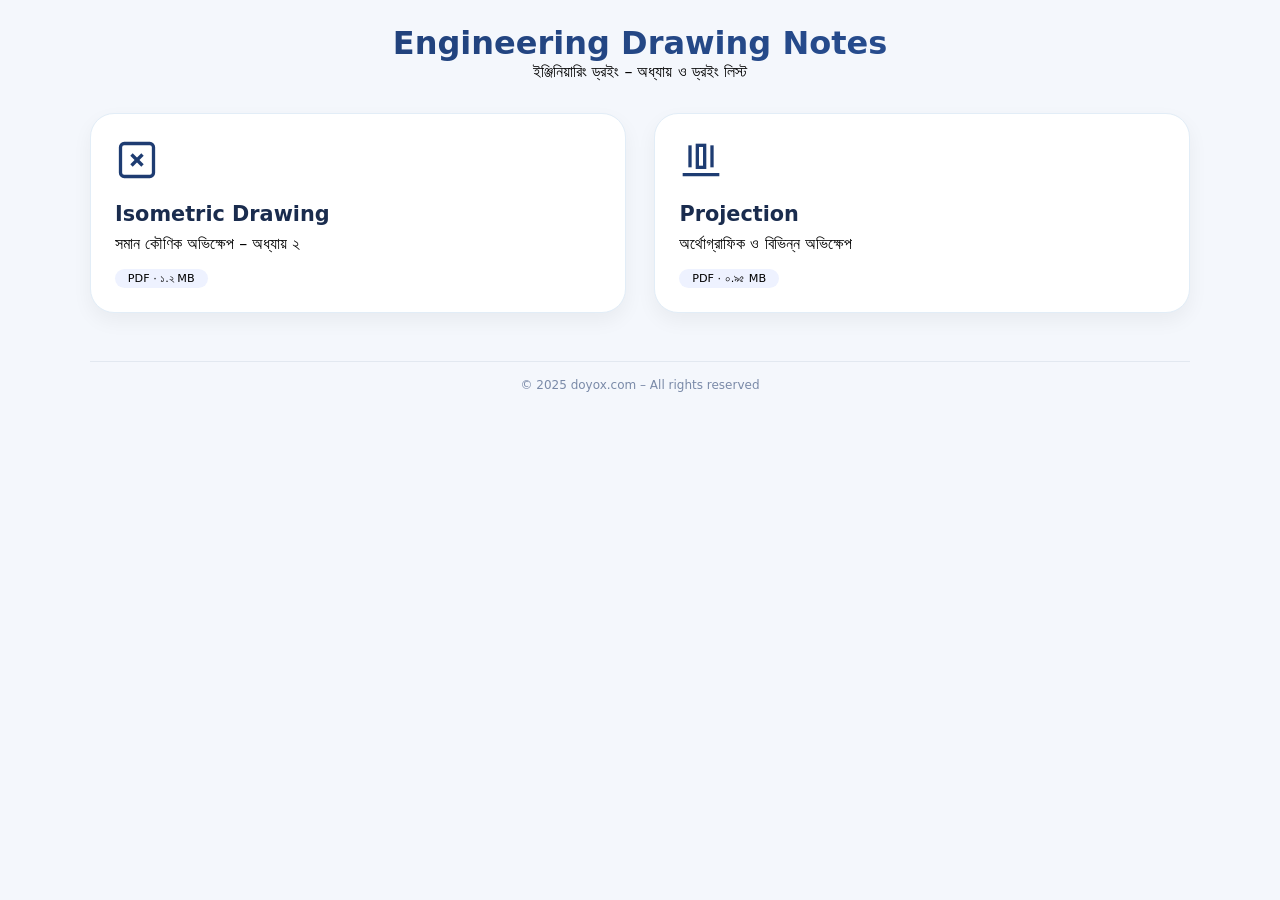
==== commit 554bbb94: "Update index.html" ====
--- a/ED-Notes/index.html
+++ b/ED-Notes/index.html
@@ -3,47 +3,23 @@
 <head>
   <meta charset="UTF-8">
   <meta name="viewport" content="width=device-width, initial-scale=1.0, viewport-fit=cover">
-  <title>ED নোটস | ইঞ্জিনিয়ারিং ড্রইং</title>
+  <title>ED নোটস - ইঞ্জিনিয়ারিং ড্রইং</title>
   <style>
-    * {
-      margin: 0;
-      padding: 0;
-      box-sizing: border-box;
-    }
-
+    * { margin: 0; padding: 0; box-sizing: border-box; }
     body {
       background: #f4f7fc;
-      font-family: 'Inter', system-ui, -apple-system, 'Segoe UI', Roboto, sans-serif;
+      font-family: 'Segoe UI', 'Inter', system-ui, sans-serif;
       padding: 1.5rem;
-      min-height: 100vh;
-    }
-
-    .container {
-      max-width: 1200px;
-      margin: 0 auto;
-    }
-
-    /* header */
-    .header {
-      text-align: center;
-      margin-bottom: 2rem;
-      animation: fadeDown 0.6s ease;
-    }
+    }
+    .container { max-width: 1100px; margin: 0 auto; }
+    .header { text-align: center; margin-bottom: 2rem; }
     .header h1 {
       font-size: 2rem;
-      font-weight: 700;
       background: linear-gradient(135deg, #1e3c72, #2a5298);
       background-clip: text;
       -webkit-background-clip: text;
       color: transparent;
-      letter-spacing: -0.3px;
-    }
-    .header p {
-      color: #4a627a;
-      margin-top: 0.3rem;
-    }
-
-    /* cards grid */
+    }
     .cards-grid {
       display: grid;
       grid-template-columns: repeat(auto-fit, minmax(280px, 1fr));
@@ -55,137 +31,71 @@
       border-radius: 1.5rem;
       padding: 1.5rem;
       cursor: pointer;
-      transition: all 0.25s ease;
-      border: 1px solid #e9eef3;
-      box-shadow: 0 6px 14px rgba(0, 0, 0, 0.02);
-    }
-    .note-card:hover {
-      transform: translateY(-5px);
-      box-shadow: 0 20px 28px -12px rgba(0, 0, 0, 0.12);
-      border-color: #cbdff2;
-    }
-    .card-icon svg {
-      width: 42px;
-      height: 42px;
-      stroke: #1e3c72;
-      stroke-width: 1.5;
-      margin-bottom: 1rem;
-    }
-    .note-card h3 {
-      font-size: 1.3rem;
-      font-weight: 600;
-      color: #1a2c4e;
-      margin-bottom: 0.4rem;
-    }
-    .note-card p {
-      color: #5a6e8a;
-      font-size: 0.9rem;
-    }
+      transition: 0.25s;
+      box-shadow: 0 8px 20px rgba(0,0,0,0.05);
+      border: 1px solid #e2edf7;
+    }
+    .note-card:hover { transform: translateY(-5px); box-shadow: 0 16px 28px rgba(0,0,0,0.1); }
+    .card-icon svg { width: 44px; height: 44px; stroke: #1e3c72; margin-bottom: 1rem; }
+    .note-card h3 { font-size: 1.3rem; color: #1a2c4e; margin-bottom: 0.5rem; }
     .badge {
       display: inline-block;
       background: #eef2ff;
       padding: 0.2rem 0.8rem;
       border-radius: 30px;
       font-size: 0.7rem;
-      font-weight: 500;
-      color: #1e3c72;
       margin-top: 1rem;
     }
-
-    /* topic list section */
+    .hidden { display: none; }
     .topic-section {
       background: white;
       border-radius: 1.5rem;
       padding: 1.5rem;
       margin: 1rem 0;
-      box-shadow: 0 6px 14px rgba(0, 0, 0, 0.03);
-      animation: fadeUp 0.4s ease;
     }
     .topic-header {
       display: flex;
       justify-content: space-between;
       align-items: center;
       flex-wrap: wrap;
-      gap: 1rem;
       margin-bottom: 1.2rem;
-      padding-bottom: 0.8rem;
+      padding-bottom: 0.5rem;
       border-bottom: 2px solid #eef2ff;
-    }
-    .topic-title {
-      font-weight: 700;
-      font-size: 1.2rem;
-      color: #1f3a64;
     }
     .back-btn {
       background: #eef2ff;
       border: none;
       padding: 0.5rem 1.2rem;
       border-radius: 2rem;
-      font-weight: 500;
       cursor: pointer;
       display: inline-flex;
       align-items: center;
-      gap: 0.4rem;
-      transition: 0.2s;
-    }
-    .back-btn:hover {
-      background: #e2e8f5;
+      gap: 0.3rem;
     }
     .topic-list {
       display: flex;
       flex-direction: column;
-      gap: 0.6rem;
+      gap: 0.7rem;
       max-height: 400px;
       overflow-y: auto;
-      padding-right: 0.5rem;
     }
     .topic-item {
       display: flex;
       align-items: center;
       gap: 1rem;
-      padding: 0.8rem 0.8rem 0.8rem 1rem;
+      padding: 0.8rem;
       background: #f9fbfd;
       border-radius: 1rem;
       cursor: pointer;
-      transition: all 0.2s;
       border: 1px solid #eff3f8;
-    }
-    .topic-item:hover {
-      background: #f1f5f9;
-      transform: translateX(5px);
-    }
-    .topic-icon svg {
-      width: 20px;
-      height: 20px;
-      stroke: #3b5f8a;
-    }
-    .topic-text {
-      flex: 1;
-      font-size: 0.9rem;
-      font-weight: 500;
-      color: #2c3e66;
-    }
-    .page-badge {
-      font-size: 0.7rem;
-      background: #e9edf2;
-      padding: 0.2rem 0.6rem;
-      border-radius: 20px;
-      color: #4b6b9b;
-    }
-
-    /* pdf viewer */
-    .viewer-wrapper {
-      margin-top: 1.2rem;
-      border-radius: 1rem;
-      overflow: hidden;
-      background: #eef2ff;
-      animation: fadeIn 0.3s;
-    }
-    .pdf-embed {
-      width: 100%;
-      height: 75vh;
-      border: none;
-    }
+      transition: 0.2s;
+    }
+    .topic-item:hover { background: #f0f4f9; transform: translateX(4px); }
+    .topic-icon svg { width: 22px; height: 22px; stroke: #3b5f8a; }
+    .topic-text { flex: 1; font-weight: 500; color: #1e3a5f; }
+    .page-badge { font-size: 0.7rem; background: #e9edf2; padding: 0.2rem 0.6rem; border-radius: 20px; }
+    .viewer-wrapper { margin-top: 1rem; border-radius: 1rem; overflow: hidden; background: #eef2ff; }
+    .pdf-embed { width: 100%; height: 70vh; border: none; }
     .download-link {
       display: inline-flex;
       align-items: center;
@@ -197,52 +107,21 @@
       text-decoration: none;
       font-size: 0.8rem;
       margin-top: 0.8rem;
-      transition: 0.2s;
-    }
-    .download-link:hover {
-      background: #143158;
-    }
-
-    /* copyright & animation */
-    .footer {
-      text-align: center;
-      margin-top: 3rem;
-      padding-top: 1.5rem;
-      border-top: 1px solid #e2e8f0;
-      font-size: 0.75rem;
-      color: #7a8aa8;
-    }
-
-    @keyframes fadeDown {
-      from { opacity: 0; transform: translateY(-15px); }
-      to { opacity: 1; transform: translateY(0); }
-    }
-    @keyframes fadeUp {
-      from { opacity: 0; transform: translateY(15px); }
-      to { opacity: 1; transform: translateY(0); }
-    }
-    @keyframes fadeIn {
-      from { opacity: 0; }
-      to { opacity: 1; }
-    }
-
-    /* hide classes */
-    .hidden {
-      display: none;
-    }
+    }
+    .footer { text-align: center; margin-top: 3rem; padding-top: 1rem; border-top: 1px solid #e2e8f0; color: #7a8aa8; font-size: 0.75rem; }
+    @media (max-width: 640px) { body { padding: 1rem; } .pdf-embed { height: 55vh; } }
   </style>
 </head>
 <body>
 <div class="container">
   <div class="header">
     <h1>Engineering Drawing Notes</h1>
-    <p>ইঞ্জিনিয়ারিং ড্রইং – অধ্যায়ভিত্তিক ড্রইং সমূহ</p>
+    <p>ইঞ্জিনিয়ারিং ড্রইং – অধ্যায় ও ড্রইং লিস্ট</p>
   </div>
 
-  <!-- cards section -->
+  <!-- মূল কার্ড -->
   <div id="cardsSection" class="cards-grid">
-    <!-- card 1: Isometric Drawing -->
-    <div class="note-card" data-pdf="./pdfs/2. Isometric Drawing.pdf" data-title="Isometric Drawing (সমান কৌণিক)" data-chapter="isometric">
+    <div class="note-card" data-chapter="isometric">
       <div class="card-icon">
         <svg viewBox="0 0 24 24" fill="none" stroke="currentColor" stroke-width="1.8">
           <rect x="3" y="3" width="18" height="18" rx="2" />
@@ -254,8 +133,7 @@
       <p>সমান কৌণিক অভিক্ষেপ – অধ্যায় ২</p>
       <span class="badge">PDF · ১.২ MB</span>
     </div>
-    <!-- card 2: Projection -->
-    <div class="note-card" data-pdf="./pdfs/3. Projection.pdf" data-title="Projection (অভিক্ষেপ)" data-chapter="projection">
+    <div class="note-card" data-chapter="projection">
       <div class="card-icon">
         <svg viewBox="0 0 24 24" fill="none" stroke="currentColor" stroke-width="1.8">
           <path d="M2 20L22 20" />
@@ -270,184 +148,152 @@
     </div>
   </div>
 
-  <!-- topic list + pdf viewer (initially hidden) -->
+  <!-- লিস্ট এবং পিডিএফ ভিউয়ার (প্রথমে লুকানো) -->
   <div id="detailSection" class="hidden">
-    <div class="topic-section">
+    <div class="topic-section" id="topicListSection">
       <div class="topic-header">
-        <span class="topic-title" id="topicTitle"></span>
-        <button id="closeTopicBtn" class="back-btn">
-          <svg width="16" height="16" viewBox="0 0 24 24" fill="none" stroke="currentColor" stroke-width="2">
-            <line x1="19" y1="12" x2="5" y2="12" />
-            <polyline points="12 19 5 12 12 5" />
-          </svg>
-          সব নোটস
-        </button>
+        <span id="topicListTitle"></span>
+        <button id="closeTopicsBtn" class="back-btn">← সব নোটস</button>
       </div>
       <div id="topicListContainer" class="topic-list"></div>
     </div>
 
-    <div id="pdfViewerContainer" class="hidden">
-      <div class="topic-section">
-        <div class="topic-header">
-          <span class="topic-title" id="pdfViewerTitle"></span>
-          <button id="backToTopicsBtn" class="back-btn">
-            <svg width="16" height="16" viewBox="0 0 24 24" fill="none" stroke="currentColor" stroke-width="2">
-              <line x1="15" y1="18" x2="9" y2="12" />
-              <line x1="15" y1="6" x2="9" y2="12" />
-            </svg>
-            লিস্টে ফিরুন
-          </button>
-        </div>
-        <div class="viewer-wrapper">
-          <iframe id="pdfFrame" class="pdf-embed" src=""></iframe>
-        </div>
-        <a id="downloadPdfLink" class="download-link" href="#" download>
-          <svg width="16" height="16" viewBox="0 0 24 24" fill="none" stroke="white" stroke-width="2">
-            <path d="M21 15v4a2 2 0 0 1-2 2H5a2 2 0 0 1-2-2v-4" />
-            <polyline points="7 10 12 15 17 10" />
-            <line x1="12" y1="15" x2="12" y2="3" />
-          </svg>
-          PDF ডাউনলোড করুন
-        </a>
-      </div>
+    <div id="pdfViewerSection" class="hidden topic-section">
+      <div class="topic-header">
+        <span id="pdfTitle"></span>
+        <button id="backToListBtn" class="back-btn">← লিস্টে ফিরুন</button>
+      </div>
+      <div class="viewer-wrapper">
+        <iframe id="pdfFrame" class="pdf-embed" src=""></iframe>
+      </div>
+      <a id="downloadLink" class="download-link" href="#" download>ডাউনলোড PDF</a>
     </div>
   </div>
 
-  <div class="footer">
-    <span>© 2025 doyox.com – All rights reserved</span>
-  </div>
+  <div class="footer">© 2025 doyox.com – All rights reserved</div>
 </div>
 
 <script>
-  // --------------------------------------------------------------
-  // 📌 অধ্যায় ভিত্তিক ড্রইং / টপিক লিস্ট (আপনার PDF অনুযায়ী এডিট করুন)
-  //    প্রতিটি আইটেমে title, pageNumber (পিডিএফের পৃষ্ঠা নম্বর)
-  // --------------------------------------------------------------
-  const topicsData = {
+  // ---------- ড্রইং লিস্ট (আপনার PDF অনুযায়ী এডিট করুন) ----------
+  const drawingData = {
     isometric: {
-      fullPdfName: "2. Isometric Drawing.pdf",
-      displayTitle: "Isometric Drawing (সমান কৌণিক অভিক্ষেপ)",
-      items: [
-        { title: "অক্ষর H – সমান কৌণিক অভিক্ষেপ", page: 1 },
-        { title: "অক্ষর N – সমান কৌণিক অভিক্ষেপ", page: 3 },
-        { title: "অক্ষর X – আইসোমেট্রিক ড্রইং", page: 4 },
-        { title: "অক্ষর F – আইসোমেট্রিক ড্রইং", page: 5 },
-        { title: "অক্ষর T – আইসোমেট্রিক ড্রইং", page: 6 },
-        { title: "৩টি ধাপ বিশিষ্ট সিঁড়ি", page: 7 },
-        { title: "পঞ্চভূজ প্রিজম (সমান কৌণিক)", page: 8 },
-        { title: "পিরামিড – আইসোমেট্রিক ভিউ", page: 9 },
-        { title: "বৃত্তের আইসোমেট্রিক প্রজেকশন", page: 12 },
-        { title: "সিলিন্ডার (ভূমির ব্যাস ৪, উচ্চতা ৭)", page: 13 },
-        { title: "কোন ও দূরত্ব অনুযায়ী রেখার অভিক্ষেপ", page: 14 }
+      pdfFile: "2. Isometric Drawing.pdf",
+      title: "Isometric Drawing (সমান কৌণিক অভিক্ষেপ)",
+      drawings: [
+        { name: "অক্ষর H – সমান কৌণিক অভিক্ষেপ", page: 1 },
+        { name: "অক্ষর N – সমান কৌণিক অভিক্ষেপ", page: 3 },
+        { name: "অক্ষর X – আইসোমেট্রিক ড্রইং", page: 4 },
+        { name: "অক্ষর F – আইসোমেট্রিক ড্রইং", page: 5 },
+        { name: "অক্ষর T – আইসোমেট্রিক ড্রইং", page: 6 },
+        { name: "৩টি ধাপ বিশিষ্ট সিঁড়ি", page: 7 },
+        { name: "পঞ্চভূজ প্রিজম", page: 8 },
+        { name: "পিরামিড – আইসোমেট্রিক ভিউ", page: 9 },
+        { name: "বৃত্তের আইসোমেট্রিক", page: 12 },
+        { name: "সিলিন্ডার (ব্যাস ৪, উচ্চতা ৭)", page: 13 }
       ]
     },
     projection: {
-      fullPdfName: "3. Projection.pdf",
-      displayTitle: "Projection (অভিক্ষেপ)",
-      items: [
-        { title: "কাঠের টুকরার সমকৌণিক অভিক্ষেপ", page: 3 },
-        { title: "বিন্দুর অভিক্ষেপ (ভূপৃষ্ঠ থেকে ১”)", page: 4 },
-        { title: "সরলরেখার অভিক্ষেপ (ভিপি থেকে ০.৫”)", page: 5 },
-        { title: "সরলরেখা ভূমিতে লম্বভাবে”, page: 8 },
-        { title: "৩০° কোণে রেখা – ভূমিতে শায়িত", page: 9 },
-        { title: "বর্গাকার পাতের অভিক্ষেপ (ভূমির সমান্তরাল)", page: 13 },
-        { title: "বর্গাকার পাত ৪৫° নত – এক কর্ণ সোজা", page: 14 },
-        { title: "সুষম পঞ্চভূজ পাত – ৮০° কোণে", page: 16 },
-        { title: "প্রিজম (ভূমি ৬০° ও অক্ষ ৪৫°)", page: 20 },
-        { title: "প্রিজমের অভিক্ষেপ (বিস্তারিত)", page: 21 },
-        { title: "সিলিন্ডারের অভিক্ষেপ (৪৫° নত)", page: 28 }
+      pdfFile: "3. Projection.pdf",
+      title: "Projection (অভিক্ষেপ)",
+      drawings: [
+        { name: "কাঠের টুকরার সমকৌণিক অভিক্ষেপ", page: 3 },
+        { name: "বিন্দুর অভিক্ষেপ (ভূপৃষ্ঠ থেকে 1”)", page: 4 },
+        { name: "সরলরেখার অভিক্ষেপ (ভিপি থেকে 0.5”)", page: 5 },
+        { name: "সরলরেখা ভূমিতে লম্বভাবে", page: 8 },
+        { name: "30° কোণে রেখা – ভূমিতে", page: 9 },
+        { name: "বর্গাকার পাতের অভিক্ষেপ (ভূমির সমান্তরাল)", page: 13 },
+        { name: "বর্গাকার পাতা 45° নত – এক কর্ণ সোজা", page: 14 },
+        { name: "সুষম পঞ্চভূজ পাতা – 80° কোণে", page: 16 },
+        { name: "প্রিজম (ভূমি 60°, অক্ষ 45°)", page: 20 },
+        { name: "সিলিন্ডারের অভিক্ষেপ (45° নত)", page: 28 }
       ]
     }
   };
 
-  // DOM elements
+  // DOM রেফারেন্স
   const cardsSection = document.getElementById('cardsSection');
   const detailSection = document.getElementById('detailSection');
+  const topicListSection = document.getElementById('topicListSection');
+  const pdfViewerSection = document.getElementById('pdfViewerSection');
   const topicListContainer = document.getElementById('topicListContainer');
-  const pdfViewerContainer = document.getElementById('pdfViewerContainer');
+  const topicListTitle = document.getElementById('topicListTitle');
   const pdfFrame = document.getElementById('pdfFrame');
-  const downloadPdfLink = document.getElementById('downloadPdfLink');
-  const topicTitleSpan = document.getElementById('topicTitle');
-  const pdfViewerTitleSpan = document.getElementById('pdfViewerTitle');
-  const closeTopicBtn = document.getElementById('closeTopicBtn');
-  const backToTopicsBtn = document.getElementById('backToTopicsBtn');
+  const pdfTitle = document.getElementById('pdfTitle');
+  const downloadLink = document.getElementById('downloadLink');
+  const closeTopicsBtn = document.getElementById('closeTopicsBtn');
+  const backToListBtn = document.getElementById('backToListBtn');
 
   let currentPdfPath = '';
-  let currentChapterKey = '';
-
-  // render topic list for a given chapter
-  function showTopicList(chapterKey) {
-    const data = topicsData[chapterKey];
+  let currentChapter = '';
+
+  // লিস্ট দেখানো
+  function showTopicList(chapter) {
+    currentChapter = chapter;
+    const data = drawingData[chapter];
     if (!data) return;
-    currentChapterKey = chapterKey;
-    currentPdfPath = `./pdfs/${encodeURIComponent(data.fullPdfName)}`;
-    topicTitleSpan.innerText = `📄 ${data.displayTitle}`;
-
-    // build list items
+    currentPdfPath = `./pdfs/${encodeURIComponent(data.pdfFile)}`;
+    topicListTitle.innerText = `📄 ${data.title}`;
+    
     topicListContainer.innerHTML = '';
-    data.items.forEach(item => {
-      const div = document.createElement('div');
-      div.className = 'topic-item';
-      div.innerHTML = `
+    data.drawings.forEach(d => {
+      const item = document.createElement('div');
+      item.className = 'topic-item';
+      item.innerHTML = `
         <div class="topic-icon">
           <svg viewBox="0 0 24 24" fill="none" stroke="currentColor" stroke-width="1.8">
             <path d="M14 2H6a2 2 0 0 0-2 2v16a2 2 0 0 0 2 2h12a2 2 0 0 0 2-2V8z" />
             <polyline points="14 2 14 8 20 8" />
           </svg>
         </div>
-        <div class="topic-text">${escapeHtml(item.title)}</div>
-        <div class="page-badge">পৃষ্ঠা ${item.page}</div>
+        <div class="topic-text">${escapeHtml(d.name)}</div>
+        <div class="page-badge">পৃষ্ঠা ${d.page}</div>
       `;
-      div.addEventListener('click', () => {
-        // open PDF at specific page
-        openPdfAtPage(item.page);
-      });
-      topicListContainer.appendChild(div);
+      item.addEventListener('click', () => openPdfAtPage(d.page));
+      topicListContainer.appendChild(item);
     });
-
+    
     cardsSection.classList.add('hidden');
     detailSection.classList.remove('hidden');
-    pdfViewerContainer.classList.add('hidden');
-    topicListContainer.classList.remove('hidden');
-    // reset pdf frame
+    topicListSection.classList.remove('hidden');
+    pdfViewerSection.classList.add('hidden');
+    pdfFrame.src = ''; // আগের ভিউয়ার খালি
+  }
+
+  function openPdfAtPage(pageNum) {
+    // পিডিএফ URL + পৃষ্ঠা নম্বর (বেশিরভাগ ভিউয়ার #page= সাপোর্ট করে)
+    const url = `${currentPdfPath}#page=${pageNum}`;
+    pdfFrame.src = url;
+    pdfTitle.innerText = `📖 ${drawingData[currentChapter].title} – পৃষ্ঠা ${pageNum}`;
+    downloadLink.href = currentPdfPath;
+    topicListSection.classList.add('hidden');
+    pdfViewerSection.classList.remove('hidden');
+  }
+
+  function backToTopicList() {
+    pdfViewerSection.classList.add('hidden');
+    topicListSection.classList.remove('hidden');
     pdfFrame.src = '';
   }
 
-  function openPdfAtPage(pageNum) {
-    const pdfUrl = `${currentPdfPath}#page=${pageNum}`;
-    pdfFrame.src = pdfUrl;
-    pdfViewerTitleSpan.innerText = `📖 ${topicsData[currentChapterKey].displayTitle} – পৃষ্ঠা ${pageNum}`;
-    downloadPdfLink.href = currentPdfPath;
-    // show pdf viewer, hide list
-    topicListContainer.classList.add('hidden');
-    pdfViewerContainer.classList.remove('hidden');
-  }
-
-  function backToTopicList() {
-    pdfViewerContainer.classList.add('hidden');
-    topicListContainer.classList.remove('hidden');
-    pdfFrame.src = '';
-  }
-
-  function closeDetailAndReturnToCards() {
+  function closeAllAndBackToCards() {
     detailSection.classList.add('hidden');
     cardsSection.classList.remove('hidden');
-    pdfViewerContainer.classList.add('hidden');
-    topicListContainer.classList.remove('hidden');
+    pdfViewerSection.classList.add('hidden');
+    topicListSection.classList.remove('hidden');
     pdfFrame.src = '';
   }
 
-  // handle card clicks
+  // কার্ডে ক্লিক ইভেন্ট
   document.querySelectorAll('.note-card').forEach(card => {
-    card.addEventListener('click', () => {
+    card.addEventListener('click', (e) => {
       const chapter = card.getAttribute('data-chapter');
       if (chapter === 'isometric') showTopicList('isometric');
       else if (chapter === 'projection') showTopicList('projection');
     });
   });
 
-  closeTopicBtn.addEventListener('click', closeDetailAndReturnToCards);
-  backToTopicsBtn.addEventListener('click', backToTopicList);
+  closeTopicsBtn.addEventListener('click', closeAllAndBackToCards);
+  backToListBtn.addEventListener('click', backToTopicList);
 
   function escapeHtml(str) {
     return str.replace(/[&<>]/g, function(m) {
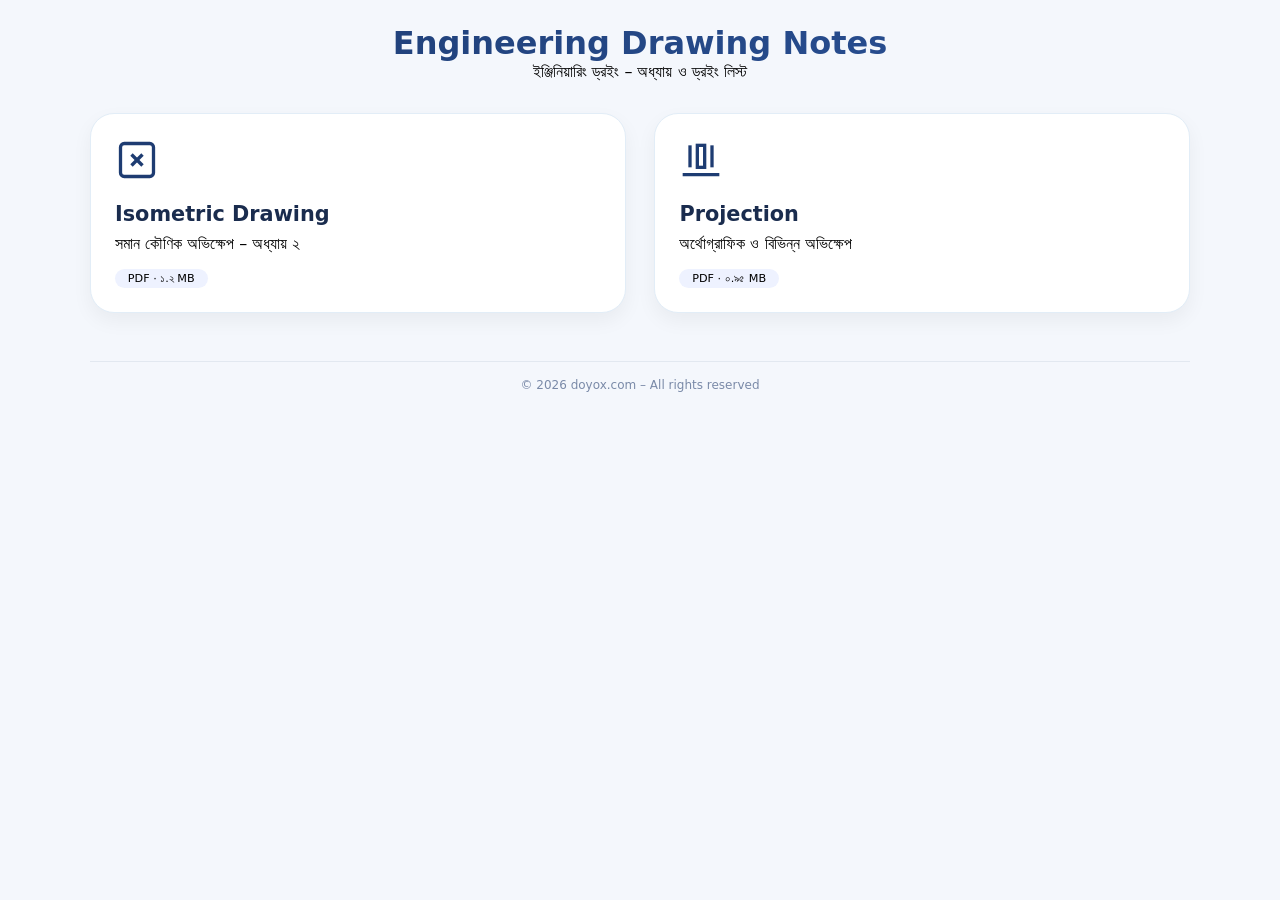
==== commit 6f7a16c7: "Update index.html" ====
--- a/ED-Notes/index.html
+++ b/ED-Notes/index.html
@@ -170,7 +170,7 @@
     </div>
   </div>
 
-  <div class="footer">© 2025 doyox.com – All rights reserved</div>
+  <div class="footer">© 2026 doyox.com – All rights reserved</div>
 </div>
 
 <script>
